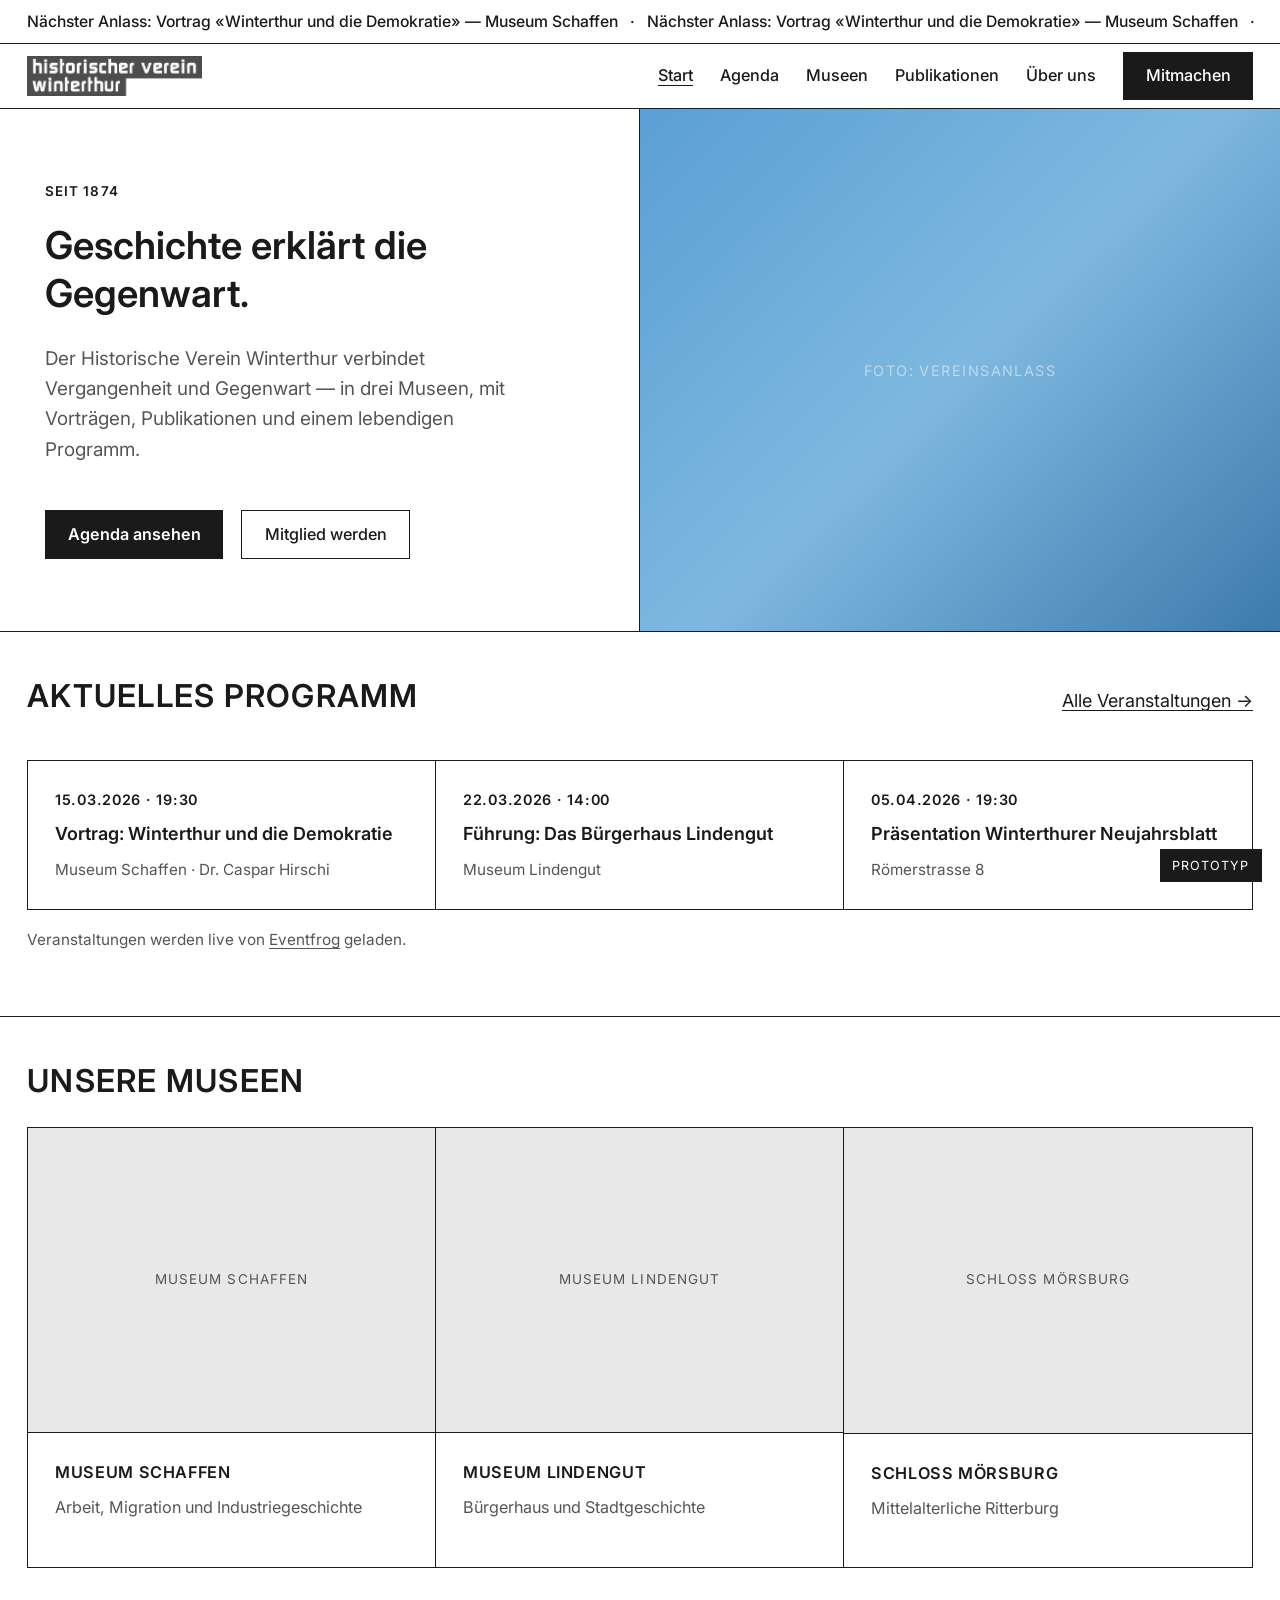
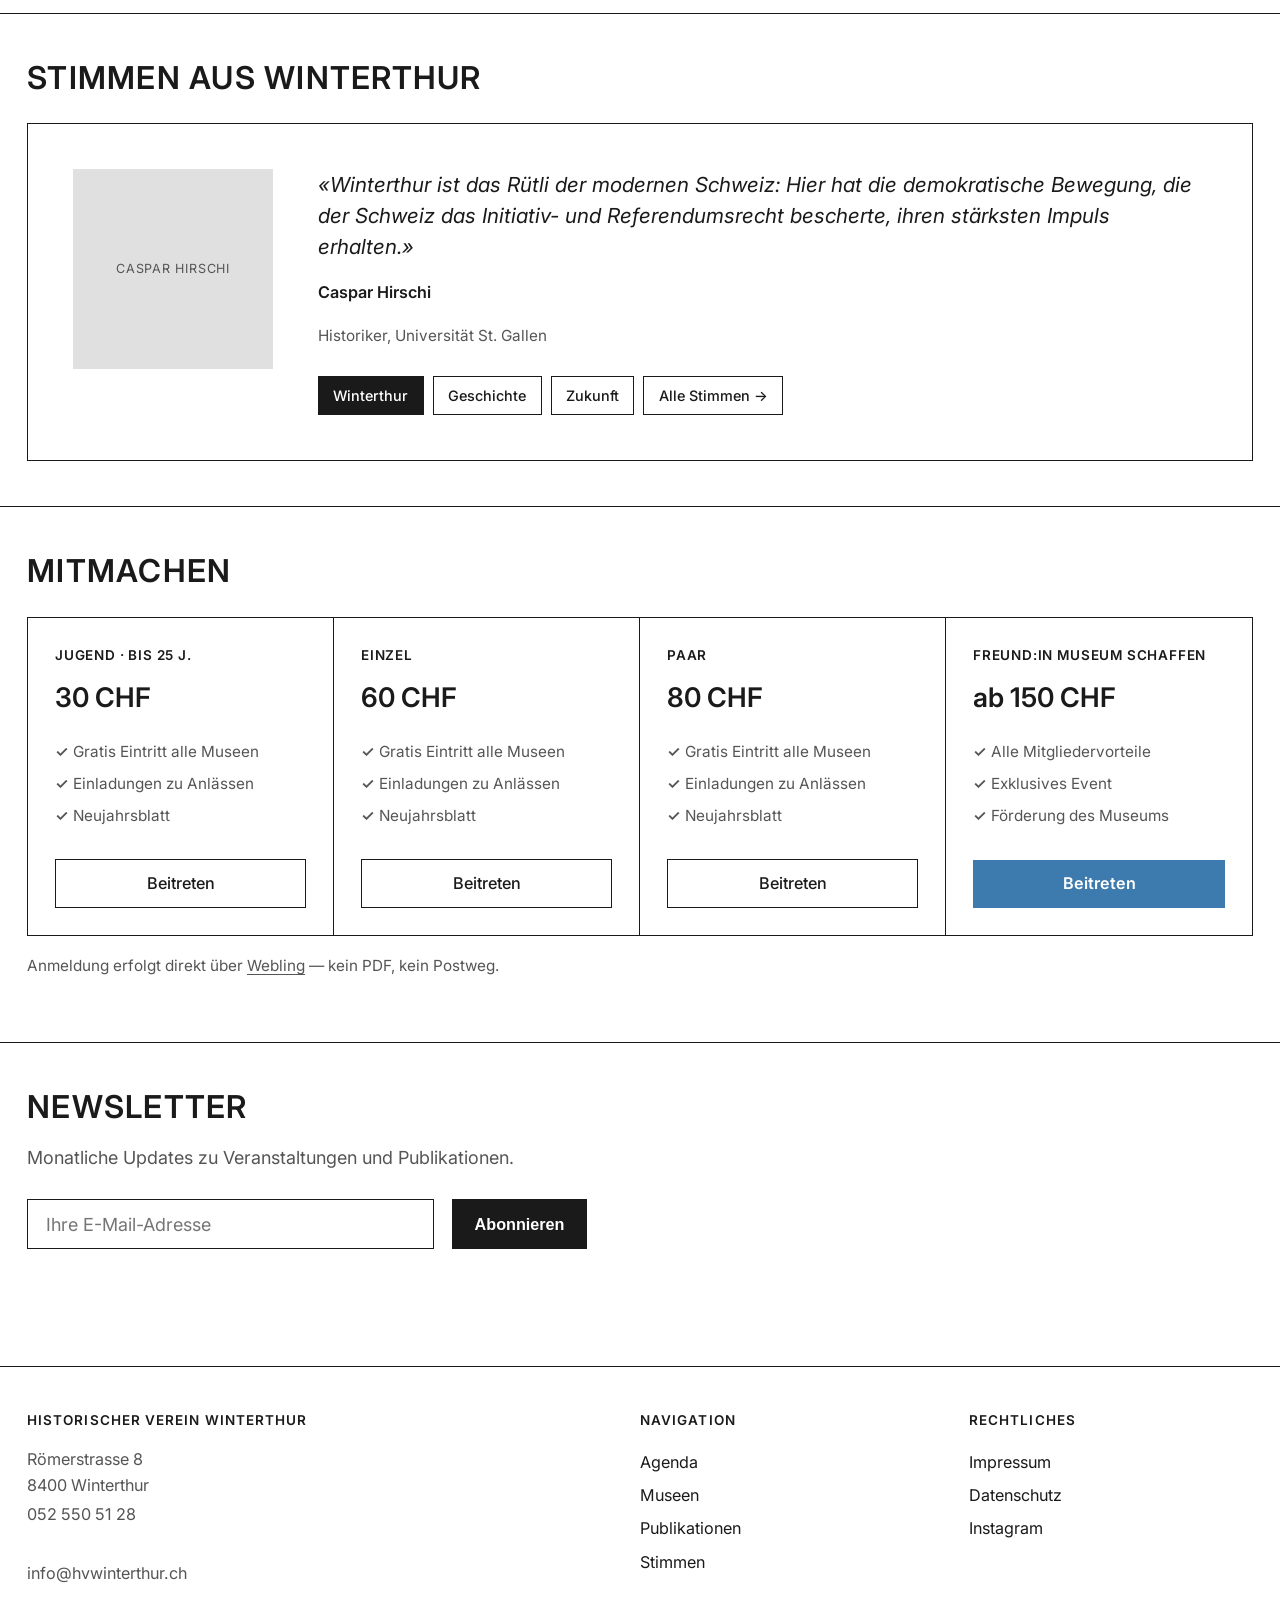
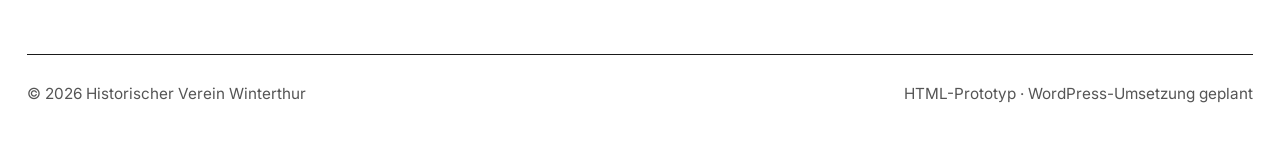
==== index.html @ c45f9c1c "Add files via upload" ====
<!DOCTYPE html>
<html lang="de">
<head>
  <meta charset="UTF-8">
  <meta name="viewport" content="width=device-width, initial-scale=1.0">
  <title>Historischer Verein Winterthur</title>
  <link rel="preconnect" href="https://fonts.googleapis.com">
  <link rel="preconnect" href="https://fonts.gstatic.com" crossorigin>
  <link href="https://fonts.googleapis.com/css2?family=Inter:wght@400;500;600;700&display=swap" rel="stylesheet">
  <link rel="stylesheet" href="css/styles.css">
</head>
<body>

  <div class="ticker" aria-hidden="true">
    <div class="ticker__inner">
      Nächster Anlass: Vortrag «Winterthur und die Demokratie» — Museum Schaffen &nbsp;&nbsp;·&nbsp;&nbsp;
      Nächster Anlass: Vortrag «Winterthur und die Demokratie» — Museum Schaffen &nbsp;&nbsp;·&nbsp;&nbsp;
    </div>
  </div>

  <header class="site-header">
    <div class="container site-header__inner">
      <a href="index.html" class="logo">
        <img src="images/hvw_links%20mit%20Weiss.png" alt="Historischer Verein Winterthur" width="715" height="163">
      </a>

      <nav class="nav-desktop" aria-label="Hauptnavigation">
        <a href="index.html" class="is-active">Start</a>
        <a href="agenda.html">Agenda</a>
        <a href="museen.html">Museen</a>
        <a href="publikationen.html">Publikationen</a>
        <a href="ueber-uns.html">Über uns</a>
        <a href="mitmachen.html" class="btn-cta">Mitmachen</a>
      </nav>

      <button class="nav-toggle" aria-expanded="false" aria-controls="nav-mobile">Menü</button>
    </div>

    <nav id="nav-mobile" class="nav-mobile" aria-label="Mobile Navigation">
      <a href="index.html">Start</a>
      <a href="agenda.html">Agenda</a>
      <a href="museen.html">Museen</a>
      <a href="publikationen.html">Publikationen</a>
      <a href="ueber-uns.html">Über uns</a>
      <a href="zitate.html">Stimmen aus Winterthur</a>
      <a href="mitmachen.html" class="btn-cta">Mitmachen</a>
    </nav>
  </header>

  <main>
    <section class="hero">
      <div class="hero__text">
        <p class="section-label">Seit 1874</p>
        <h1 class="hero__statement">Geschichte erklärt die Gegenwart.</h1>
        <p class="hero__lead">
          Der Historische Verein Winterthur verbindet Vergangenheit und Gegenwart — in drei Museen,
          mit Vorträgen, Publikationen und einem lebendigen Programm.
        </p>
        <div class="hero__actions">
          <a href="agenda.html" class="btn-cta">Agenda ansehen</a>
          <a href="mitmachen.html" class="btn-secondary">Mitglied werden</a>
        </div>
      </div>
      <div class="hero__visual">
        <div class="hero__visual-placeholder" aria-hidden="true">Foto: Vereinsanlass</div>
        <div class="hero__visual-inner">
          <p>«Erst wenn wir verstehen, warum unsere Welt so ist, wie sie ist, können wir sie weiterentwickeln.»</p>
          <small>Monika Imhof, Präsidentin</small>
        </div>
      </div>
    </section>

    <section class="section">
      <div class="container">
        <div style="display:flex; justify-content:space-between; align-items:baseline; flex-wrap:wrap; gap:1rem; margin-bottom:1.5rem;">
          <h2>Aktuelles Programm</h2>
          <a href="agenda.html">Alle Veranstaltungen →</a>
        </div>

        <div class="events-preview">
          <a href="agenda.html" class="event-card">
            <div class="event-card__date">15.03.2026 · 19:30</div>
            <div class="event-card__title">Vortrag: Winterthur und die Demokratie</div>
            <div class="event-card__meta">Museum Schaffen · Dr. Caspar Hirschi</div>
          </a>
          <a href="agenda.html" class="event-card">
            <div class="event-card__date">22.03.2026 · 14:00</div>
            <div class="event-card__title">Führung: Das Bürgerhaus Lindengut</div>
            <div class="event-card__meta">Museum Lindengut</div>
          </a>
          <a href="agenda.html" class="event-card">
            <div class="event-card__date">05.04.2026 · 19:30</div>
            <div class="event-card__title">Präsentation Winterthurer Neujahrsblatt</div>
            <div class="event-card__meta">Römerstrasse 8</div>
          </a>
        </div>
        <p style="margin-top:1rem; font-size:0.85rem; color:#555;">
          Veranstaltungen werden live von <a href="agenda.html">Eventfrog</a> geladen.
        </p>
      </div>
    </section>

    <section class="section grid-line">
      <div class="container">
        <h2 style="margin-bottom:1.5rem;">Unsere Museen</h2>
        <div class="museums-grid">
          <a href="https://www.museumschaffen.ch" class="museum-card" target="_blank" rel="noopener">
            <div class="museum-card__img">Museum Schaffen</div>
            <div class="museum-card__body">
              <div class="museum-card__title">Museum Schaffen</div>
              <p class="museum-card__desc">Arbeit, Migration und Industriegeschichte</p>
            </div>
          </a>
          <a href="museen.html#lindengut" class="museum-card">
            <div class="museum-card__img">Museum Lindengut</div>
            <div class="museum-card__body">
              <div class="museum-card__title">Museum Lindengut</div>
              <p class="museum-card__desc">Bürgerhaus und Stadtgeschichte</p>
            </div>
          </a>
          <a href="museen.html#moersburg" class="museum-card">
            <div class="museum-card__img">Schloss Mörsburg</div>
            <div class="museum-card__body">
              <div class="museum-card__title">Schloss Mörsburg</div>
              <p class="museum-card__desc">Mittelalterliche Ritterburg</p>
            </div>
          </a>
        </div>
      </div>
    </section>

    <section class="section grid-line">
      <div class="container">
        <h2 style="margin-bottom:1.5rem;">Stimmen aus Winterthur</h2>

        <div class="quote-feature">
          <div class="quote-feature__avatar" aria-hidden="true">Caspar Hirschi</div>
          <div>
            <p class="quote-feature__text" data-quote-panel="hirschi-1">
              «Winterthur ist das Rütli der modernen Schweiz: Hier hat die demokratische Bewegung,
              die der Schweiz das Initiativ- und Referendumsrecht bescherte, ihren stärksten Impuls erhalten.»
            </p>
            <p class="quote-feature__text" data-quote-panel="hirschi-2" hidden>
              «Geschichte ist das Meer, auf dem der Schaum der Gegenwart reitet. Wenn wir nicht in sie eintauchen,
              sind wir blosses Treibgut an der Oberfläche des Weltgeschehens.»
            </p>
            <p class="quote-feature__text" data-quote-panel="hirschi-3" hidden>
              «Ich wünsche dem Verein, dass er die nie abgeschlossene Geschichte der Demokratisierung
              mit jenem Blick zurück begleitet, den es für jede tragfähige Zukunftsgestaltung braucht.»
            </p>
            <p class="quote-feature__author">Caspar Hirschi</p>
            <p class="quote-feature__role">Historiker, Universität St. Gallen</p>
            <div class="quote-chips">
              <a href="#" class="quote-chip is-active" data-quote-target="hirschi-1">Winterthur</a>
              <a href="#" class="quote-chip" data-quote-target="hirschi-2">Geschichte</a>
              <a href="#" class="quote-chip" data-quote-target="hirschi-3">Zukunft</a>
              <a href="zitate.html" class="quote-chip">Alle Stimmen →</a>
            </div>
          </div>
        </div>
      </div>
    </section>

    <section class="section grid-line">
      <div class="container">
        <h2 style="margin-bottom:1.5rem;">Mitmachen</h2>
        <div class="membership-grid">
          <div class="membership-card">
            <div class="membership-card__type">Jugend · bis 25 J.</div>
            <div class="membership-card__price">30 CHF</div>
            <ul class="membership-card__benefits">
              <li>Gratis Eintritt alle Museen</li>
              <li>Einladungen zu Anlässen</li>
              <li>Neujahrsblatt</li>
            </ul>
            <a href="mitmachen.html#jugend" class="btn-secondary">Beitreten</a>
          </div>
          <div class="membership-card">
            <div class="membership-card__type">Einzel</div>
            <div class="membership-card__price">60 CHF</div>
            <ul class="membership-card__benefits">
              <li>Gratis Eintritt alle Museen</li>
              <li>Einladungen zu Anlässen</li>
              <li>Neujahrsblatt</li>
            </ul>
            <a href="mitmachen.html#einzel" class="btn-secondary">Beitreten</a>
          </div>
          <div class="membership-card">
            <div class="membership-card__type">Paar</div>
            <div class="membership-card__price">80 CHF</div>
            <ul class="membership-card__benefits">
              <li>Gratis Eintritt alle Museen</li>
              <li>Einladungen zu Anlässen</li>
              <li>Neujahrsblatt</li>
            </ul>
            <a href="mitmachen.html#paar" class="btn-secondary">Beitreten</a>
          </div>
          <div class="membership-card">
            <div class="membership-card__type">Freund:in Museum Schaffen</div>
            <div class="membership-card__price">ab 150 CHF</div>
            <ul class="membership-card__benefits">
              <li>Alle Mitgliedervorteile</li>
              <li>Exklusives Event</li>
              <li>Förderung des Museums</li>
            </ul>
            <a href="mitmachen.html#freund" class="btn-cta btn-cta--accent">Beitreten</a>
          </div>
        </div>
        <p style="margin-top:1rem; font-size:0.85rem; color:#555;">
          Anmeldung erfolgt direkt über <a href="mitmachen.html">Webling</a> — kein PDF, kein Postweg.
        </p>
      </div>
    </section>

    <section class="section grid-line">
      <div class="container">
        <h2 style="margin-bottom:1rem;">Newsletter</h2>
        <p style="color:#555; margin-bottom:1.5rem;">Monatliche Updates zu Veranstaltungen und Publikationen.</p>
        <form class="newsletter-form" action="#" method="post">
          <input type="email" name="email" placeholder="Ihre E-Mail-Adresse" required aria-label="E-Mail">
          <button type="submit" class="btn-cta">Abonnieren</button>
        </form>
      </div>
    </section>
  </main>

  <footer class="site-footer">
    <div class="container">
      <div class="site-footer__grid">
        <div>
          <h4>Historischer Verein Winterthur</h4>
          <p style="font-size:0.9rem; color:#555;">
            Römerstrasse 8<br>
            8400 Winterthur<br>
            <a href="tel:+41525505128">052 550 51 28</a><br>
            <a href="mailto:info@hvwinterthur.ch">info@hvwinterthur.ch</a>
          </p>
        </div>
        <div>
          <h4>Navigation</h4>
          <a href="agenda.html">Agenda</a>
          <a href="museen.html">Museen</a>
          <a href="publikationen.html">Publikationen</a>
          <a href="zitate.html">Stimmen</a>
        </div>
        <div>
          <h4>Rechtliches</h4>
          <a href="#">Impressum</a>
          <a href="#">Datenschutz</a>
          <a href="https://www.instagram.com" target="_blank" rel="noopener">Instagram</a>
        </div>
      </div>
      <div class="site-footer__bottom">
        <span>© 2026 Historischer Verein Winterthur</span>
        <span>HTML-Prototyp · WordPress-Umsetzung geplant</span>
      </div>
    </div>
  </footer>

  <div class="mobile-sticky" aria-label="Schnellzugriff">
    <a href="mitmachen.html">Mitmachen</a>
    <a href="agenda.html">Agenda</a>
  </div>

  <div class="prototype-badge">Prototyp</div>
  <script src="js/main.js"></script>
</body>
</html>
---- css/styles.css ----
/* HVW Prototype — museumschaffen.ch visual language, modern UX */

:root {
  --color-bg: #ffffff;
  --color-text: #1a1a1a;
  --color-muted: #555555;
  --color-line: #1a1a1a;
  --color-accent: #5b9fd4;
  --color-accent-dark: #3d7aad;
  --color-cta: #1a1a1a;
  --font-base: "Inter", system-ui, -apple-system, "Segoe UI", sans-serif;
  --font-size-base: 18px;
  --line-height: 1.6;
  --max-width: 1280px;
  --nav-height: 64px;
  --space-xs: 0.5rem;
  --space-sm: 1rem;
  --space-md: 1.5rem;
  --space-lg: 2.5rem;
  --space-xl: 4rem;
}

*, *::before, *::after { box-sizing: border-box; }

html {
  font-size: var(--font-size-base);
  scroll-behavior: smooth;
}

body {
  margin: 0;
  font-family: var(--font-base);
  font-size: 1rem;
  line-height: var(--line-height);
  color: var(--color-text);
  background: var(--color-bg);
  -webkit-font-smoothing: antialiased;
}

img { max-width: 100%; height: auto; display: block; }

a {
  color: inherit;
  text-decoration-thickness: 1px;
  text-underline-offset: 3px;
}

a:hover { opacity: 0.75; }

h1, h2, h3, h4 {
  margin: 0 0 var(--space-sm);
  font-weight: 600;
  line-height: 1.2;
}

h1 { font-size: clamp(1.75rem, 4vw, 2.75rem); }
h2 { font-size: clamp(1.25rem, 2.5vw, 1.75rem); text-transform: uppercase; letter-spacing: 0.04em; }
h3 { font-size: 1.125rem; }

p { margin: 0 0 var(--space-sm); }

ul { margin: 0; padding: 0; list-style: none; }

/* ── Layout helpers ── */

.container {
  width: 100%;
  max-width: var(--max-width);
  margin: 0 auto;
  padding: 0 var(--space-md);
}

.grid-line { border-top: 1px solid var(--color-line); }

.section-label {
  display: block;
  font-size: 0.75rem;
  font-weight: 600;
  text-transform: uppercase;
  letter-spacing: 0.08em;
  margin-bottom: var(--space-sm);
}

.section { padding: var(--space-lg) 0; }

/* ── Ticker ── */

.ticker {
  border-bottom: 1px solid var(--color-line);
  background: var(--color-bg);
  overflow: hidden;
  white-space: nowrap;
}

.ticker__inner {
  display: inline-block;
  padding: var(--space-xs) var(--space-md);
  font-size: 0.875rem;
  font-weight: 500;
  animation: ticker 30s linear infinite;
}

@keyframes ticker {
  0% { transform: translateX(0); }
  100% { transform: translateX(-50%); }
}

/* ── Header / Nav ── */

.site-header {
  position: sticky;
  top: 0;
  z-index: 100;
  background: var(--color-bg);
  border-bottom: 1px solid var(--color-line);
}

.site-header__inner {
  display: flex;
  align-items: center;
  justify-content: space-between;
  min-height: var(--nav-height);
  gap: var(--space-md);
}

.logo {
  display: flex;
  align-items: center;
  text-decoration: none;
  flex-shrink: 0;
  line-height: 0;
}

.logo:hover { opacity: 1; }

.logo img {
  display: block;
  height: 40px;
  width: auto;
}

.nav-desktop {
  display: flex;
  align-items: center;
  gap: var(--space-md);
}

.nav-desktop a {
  text-decoration: none;
  font-size: 0.9rem;
  font-weight: 500;
  white-space: nowrap;
}

.nav-desktop a.is-active {
  text-decoration: underline;
  text-underline-offset: 4px;
}

.btn-cta {
  display: inline-flex;
  align-items: center;
  justify-content: center;
  padding: 0.6rem 1.25rem;
  background: var(--color-cta);
  color: #fff !important;
  text-decoration: none !important;
  font-weight: 600;
  font-size: 0.9rem;
  border: none;
  cursor: pointer;
  min-height: 48px;
  transition: background 0.15s;
}

.btn-cta:hover { background: #333; opacity: 1; }

.btn-cta--accent {
  background: var(--color-accent-dark);
}

.btn-cta--accent:hover { background: var(--color-accent); }

.btn-secondary {
  display: inline-flex;
  align-items: center;
  justify-content: center;
  padding: 0.6rem 1.25rem;
  border: 1px solid var(--color-line);
  background: transparent;
  color: var(--color-text);
  text-decoration: none !important;
  font-weight: 500;
  font-size: 0.9rem;
  min-height: 48px;
}

.btn-secondary:hover { background: #f5f5f5; opacity: 1; }

.nav-toggle {
  display: none;
  background: none;
  border: 1px solid var(--color-line);
  padding: 0.5rem 0.75rem;
  font-size: 0.875rem;
  cursor: pointer;
  min-height: 44px;
  min-width: 44px;
}

.nav-mobile {
  display: none;
  border-top: 1px solid var(--color-line);
  padding: var(--space-sm) var(--space-md) var(--space-md);
}

.nav-mobile.is-open { display: block; }

.nav-mobile a {
  display: block;
  padding: 0.75rem 0;
  text-decoration: none;
  font-weight: 500;
  border-bottom: 1px solid #eee;
}

.nav-mobile .btn-cta {
  width: 100%;
  margin-top: var(--space-sm);
}

@media (max-width: 900px) {
  .nav-desktop { display: none; }
  .nav-toggle { display: block; }
}

/* ── Hero ── */

.hero {
  display: grid;
  grid-template-columns: 1fr 1fr;
  border-bottom: 1px solid var(--color-line);
}

.hero__text {
  padding: var(--space-xl) var(--space-lg);
  display: flex;
  flex-direction: column;
  justify-content: center;
  border-right: 1px solid var(--color-line);
}

.hero__statement {
  font-size: clamp(1.5rem, 3vw, 2.25rem);
  font-weight: 600;
  line-height: 1.25;
  margin-bottom: var(--space-md);
  text-transform: none;
}

.hero__lead {
  color: var(--color-muted);
  font-size: 1.05rem;
  margin-bottom: var(--space-lg);
  max-width: 42ch;
}

.hero__actions {
  display: flex;
  flex-wrap: wrap;
  gap: var(--space-sm);
}

.hero__visual {
  position: relative;
  min-height: 360px;
  background: var(--color-accent);
  display: flex;
  align-items: flex-end;
  overflow: hidden;
}

.hero__visual-inner {
  width: 100%;
  padding: var(--space-lg);
  background: linear-gradient(transparent 20%, rgba(0,0,0,0.55));
  color: #fff;
}

.hero__visual-placeholder {
  position: absolute;
  inset: 0;
  background:
    linear-gradient(135deg, var(--color-accent) 0%, #7eb8e0 50%, #3d7aad 100%);
  display: flex;
  align-items: center;
  justify-content: center;
  font-size: 0.8rem;
  text-transform: uppercase;
  letter-spacing: 0.1em;
  color: rgba(255,255,255,0.5);
}

@media (max-width: 768px) {
  .hero { grid-template-columns: 1fr; }
  .hero__text {
    border-right: none;
    border-bottom: 1px solid var(--color-line);
    padding: var(--space-lg) var(--space-md);
  }
  .hero__visual { min-height: 240px; }
}

/* ── Event preview cards ── */

.events-preview {
  display: grid;
  grid-template-columns: repeat(3, 1fr);
  gap: 0;
  border: 1px solid var(--color-line);
}

.event-card {
  padding: var(--space-md);
  border-right: 1px solid var(--color-line);
  text-decoration: none;
  color: inherit;
  transition: background 0.15s;
}

.event-card:last-child { border-right: none; }
.event-card:hover { background: #f8f8f8; opacity: 1; }

.event-card__date {
  font-size: 0.8rem;
  font-weight: 600;
  text-transform: uppercase;
  letter-spacing: 0.05em;
  margin-bottom: var(--space-xs);
}

.event-card__title {
  font-weight: 600;
  margin-bottom: var(--space-xs);
}

.event-card__meta {
  font-size: 0.85rem;
  color: var(--color-muted);
}

.events-preview__more {
  display: flex;
  align-items: center;
  justify-content: center;
  padding: var(--space-md);
  border-top: 1px solid var(--color-line);
  text-align: center;
}

@media (max-width: 768px) {
  .events-preview { grid-template-columns: 1fr; }
  .event-card { border-right: none; border-bottom: 1px solid var(--color-line); }
  .event-card:last-child { border-bottom: none; }
}

/* ── Museums grid ── */

.museums-grid {
  display: grid;
  grid-template-columns: repeat(3, 1fr);
  border: 1px solid var(--color-line);
}

.museum-card {
  border-right: 1px solid var(--color-line);
  text-decoration: none;
  color: inherit;
}

.museum-card:last-child { border-right: none; }
.museum-card:hover { opacity: 0.85; }

.museum-card__img {
  aspect-ratio: 4/3;
  background: #e8e8e8;
  display: flex;
  align-items: center;
  justify-content: center;
  font-size: 0.75rem;
  text-transform: uppercase;
  letter-spacing: 0.08em;
  color: var(--color-muted);
  border-bottom: 1px solid var(--color-line);
}

.museum-card__body { padding: var(--space-md); }

.museum-card__title {
  font-weight: 600;
  text-transform: uppercase;
  font-size: 0.9rem;
  letter-spacing: 0.04em;
  margin-bottom: var(--space-xs);
}

.museum-card__desc {
  font-size: 0.9rem;
  color: var(--color-muted);
}

@media (max-width: 768px) {
  .museums-grid { grid-template-columns: 1fr; }
  .museum-card { border-right: none; border-bottom: 1px solid var(--color-line); }
  .museum-card:last-child { border-bottom: none; }
}

/* ── Quote section ── */

.quote-feature {
  display: grid;
  grid-template-columns: 200px 1fr;
  gap: var(--space-lg);
  align-items: start;
  border: 1px solid var(--color-line);
  padding: var(--space-lg);
}

.quote-feature__avatar {
  width: 200px;
  height: 200px;
  background: #e0e0e0;
  display: flex;
  align-items: center;
  justify-content: center;
  font-size: 0.7rem;
  text-transform: uppercase;
  color: var(--color-muted);
  letter-spacing: 0.06em;
}

.quote-feature__text {
  font-size: 1.15rem;
  font-style: italic;
  line-height: 1.5;
  margin-bottom: var(--space-sm);
}

.quote-feature__author {
  font-size: 0.9rem;
  font-style: normal;
  font-weight: 600;
}

.quote-feature__role {
  font-size: 0.85rem;
  color: var(--color-muted);
}

.quote-chips {
  display: flex;
  flex-wrap: wrap;
  gap: var(--space-xs);
  margin-top: var(--space-md);
}

.quote-chip {
  padding: 0.4rem 0.8rem;
  border: 1px solid var(--color-line);
  font-size: 0.8rem;
  text-decoration: none;
  font-weight: 500;
}

.quote-chip:hover,
.quote-chip.is-active {
  background: var(--color-text);
  color: #fff;
  opacity: 1;
}

@media (max-width: 600px) {
  .quote-feature { grid-template-columns: 1fr; }
  .quote-feature__avatar { width: 100%; height: 160px; }
}

/* ── Membership cards ── */

.membership-grid {
  display: grid;
  grid-template-columns: repeat(4, 1fr);
  border: 1px solid var(--color-line);
}

.membership-card {
  padding: var(--space-md);
  border-right: 1px solid var(--color-line);
  display: flex;
  flex-direction: column;
}

.membership-card:last-child { border-right: none; }

.membership-card__type {
  font-size: 0.75rem;
  font-weight: 600;
  text-transform: uppercase;
  letter-spacing: 0.06em;
  margin-bottom: var(--space-xs);
}

.membership-card__price {
  font-size: 1.5rem;
  font-weight: 600;
  margin-bottom: var(--space-sm);
}

.membership-card__benefits {
  font-size: 0.85rem;
  color: var(--color-muted);
  flex: 1;
  margin-bottom: var(--space-md);
}

.membership-card__benefits li {
  padding: 0.2rem 0;
  padding-left: 1rem;
  position: relative;
}

.membership-card__benefits li::before {
  content: "✓";
  position: absolute;
  left: 0;
  font-weight: 600;
}

@media (max-width: 900px) {
  .membership-grid { grid-template-columns: repeat(2, 1fr); }
  .membership-card:nth-child(2) { border-right: none; }
  .membership-card { border-bottom: 1px solid var(--color-line); }
}

@media (max-width: 500px) {
  .membership-grid { grid-template-columns: 1fr; }
  .membership-card { border-right: none; }
}

/* ── Newsletter ── */

.newsletter-form {
  display: flex;
  flex-wrap: wrap;
  gap: var(--space-sm);
  max-width: 560px;
}

.newsletter-form input {
  flex: 1;
  min-width: 200px;
  padding: 0.75rem 1rem;
  font-size: 1rem;
  border: 1px solid var(--color-line);
  font-family: inherit;
}

/* ── Page header ── */

.page-header {
  padding: var(--space-lg) 0 var(--space-md);
  border-bottom: 1px solid var(--color-line);
}

.page-header h1 {
  text-transform: uppercase;
  letter-spacing: 0.04em;
  font-size: clamp(1.5rem, 3vw, 2rem);
}

.page-header__lead {
  color: var(--color-muted);
  max-width: 60ch;
  margin-top: var(--space-sm);
}

/* ── Eventfrog embed ── */

.eventfrog-wrapper {
  border: 1px solid var(--color-line);
  min-height: 700px;
  position: relative;
}

.eventfrog-wrapper iframe {
  display: block;
  width: 100%;
  min-height: 700px;
  border: none;
}

.eventfrog-note {
  padding: var(--space-sm) var(--space-md);
  background: #f5f5f5;
  border: 1px solid var(--color-line);
  border-bottom: none;
  font-size: 0.85rem;
  color: var(--color-muted);
}

/* ── Quote cards (zitate page) ── */

.quotes-list {
  display: flex;
  flex-direction: column;
  gap: 0;
  border: 1px solid var(--color-line);
}

.quote-item {
  padding: var(--space-lg);
  border-bottom: 1px solid var(--color-line);
}

.quote-item:last-child { border-bottom: none; }

.quote-item__question {
  font-size: 0.8rem;
  font-weight: 600;
  text-transform: uppercase;
  letter-spacing: 0.05em;
  color: var(--color-muted);
  margin-bottom: var(--space-sm);
}

.quote-item__answer {
  font-size: 1.1rem;
  line-height: 1.55;
  margin-bottom: var(--space-sm);
}

.quote-item__person {
  font-weight: 600;
  font-size: 0.9rem;
}

.quote-item__role {
  font-size: 0.85rem;
  color: var(--color-muted);
}

/* ── Webling info box ── */

.info-box {
  border: 1px solid var(--color-line);
  padding: var(--space-lg);
  background: #fafafa;
  margin-bottom: var(--space-lg);
}

.info-box h3 {
  text-transform: uppercase;
  font-size: 0.85rem;
  letter-spacing: 0.06em;
}

.info-box p:last-child { margin-bottom: 0; }

/* ── Stats row ── */

.stats-row {
  display: grid;
  grid-template-columns: repeat(4, 1fr);
  border: 1px solid var(--color-line);
}

.stat-item {
  padding: var(--space-md);
  border-right: 1px solid var(--color-line);
  text-align: center;
}

.stat-item:last-child { border-right: none; }

.stat-item__number {
  font-size: 2rem;
  font-weight: 600;
  line-height: 1;
  margin-bottom: var(--space-xs);
}

.stat-item__label {
  font-size: 0.8rem;
  text-transform: uppercase;
  letter-spacing: 0.05em;
  color: var(--color-muted);
}

@media (max-width: 600px) {
  .stats-row { grid-template-columns: repeat(2, 1fr); }
  .stat-item:nth-child(2) { border-right: none; }
  .stat-item { border-bottom: 1px solid var(--color-line); }
}

/* ── Footer ── */

.site-footer {
  border-top: 1px solid var(--color-line);
  padding: var(--space-lg) 0;
  margin-top: var(--space-xl);
}

.site-footer__grid {
  display: grid;
  grid-template-columns: 2fr 1fr 1fr;
  gap: var(--space-lg);
}

.site-footer h4 {
  font-size: 0.75rem;
  text-transform: uppercase;
  letter-spacing: 0.08em;
  margin-bottom: var(--space-sm);
}

.site-footer a {
  display: block;
  text-decoration: none;
  font-size: 0.9rem;
  padding: 0.2rem 0;
}

.site-footer__bottom {
  margin-top: var(--space-lg);
  padding-top: var(--space-md);
  border-top: 1px solid var(--color-line);
  font-size: 0.85rem;
  color: var(--color-muted);
  display: flex;
  flex-wrap: wrap;
  justify-content: space-between;
  gap: var(--space-sm);
}

@media (max-width: 768px) {
  .site-footer__grid { grid-template-columns: 1fr; }
}

/* ── Prototype badge ── */

.prototype-badge {
  position: fixed;
  bottom: var(--space-sm);
  right: var(--space-sm);
  background: var(--color-text);
  color: #fff;
  font-size: 0.7rem;
  padding: 0.35rem 0.7rem;
  text-transform: uppercase;
  letter-spacing: 0.08em;
  z-index: 200;
  pointer-events: none;
}

/* ── Two-column content ── */

.two-col {
  display: grid;
  grid-template-columns: 1fr 1fr;
  gap: var(--space-lg);
}

@media (max-width: 768px) {
  .two-col { grid-template-columns: 1fr; }
}

/* ── Publikationen list ── */

.pub-list { border: 1px solid var(--color-line); }

.pub-item {
  display: grid;
  grid-template-columns: 120px 1fr auto;
  gap: var(--space-md);
  padding: var(--space-md);
  border-bottom: 1px solid var(--color-line);
  align-items: center;
}

.pub-item:last-child { border-bottom: none; }

.pub-item__year {
  font-weight: 600;
  font-size: 0.9rem;
}

.pub-item__title { font-weight: 500; }

.pub-item__link {
  font-size: 0.85rem;
  white-space: nowrap;
}

@media (max-width: 600px) {
  .pub-item { grid-template-columns: 1fr; }
}

/* ── Mobile sticky bar ── */

.mobile-sticky {
  display: none;
  position: fixed;
  bottom: 0;
  left: 0;
  right: 0;
  background: var(--color-bg);
  border-top: 1px solid var(--color-line);
  z-index: 90;
  padding: var(--space-xs);
  gap: var(--space-xs);
}

.mobile-sticky a {
  flex: 1;
  text-align: center;
  padding: 0.75rem;
  text-decoration: none;
  font-weight: 600;
  font-size: 0.85rem;
  min-height: 48px;
  display: flex;
  align-items: center;
  justify-content: center;
}

.mobile-sticky a:first-child {
  background: var(--color-cta);
  color: #fff;
}

@media (max-width: 900px) {
  .mobile-sticky { display: flex; }
  body { padding-bottom: 60px; }
}
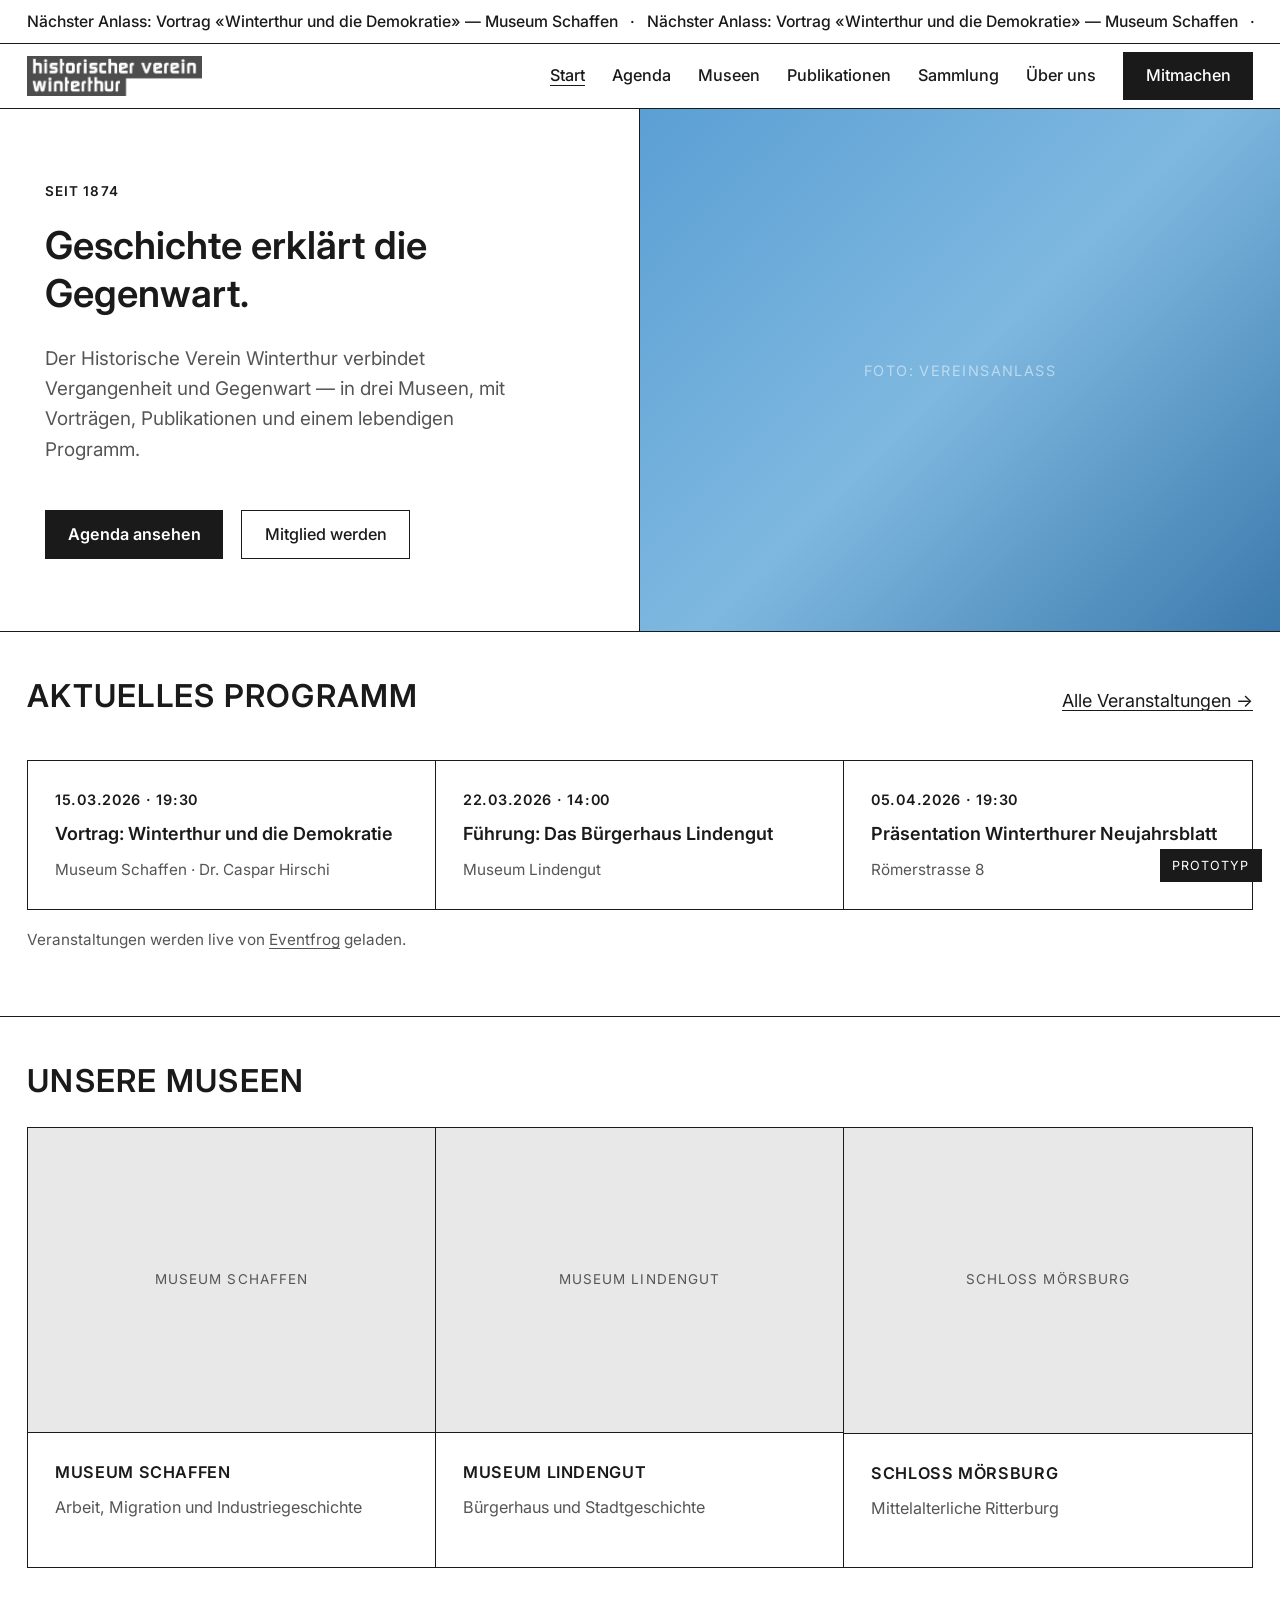
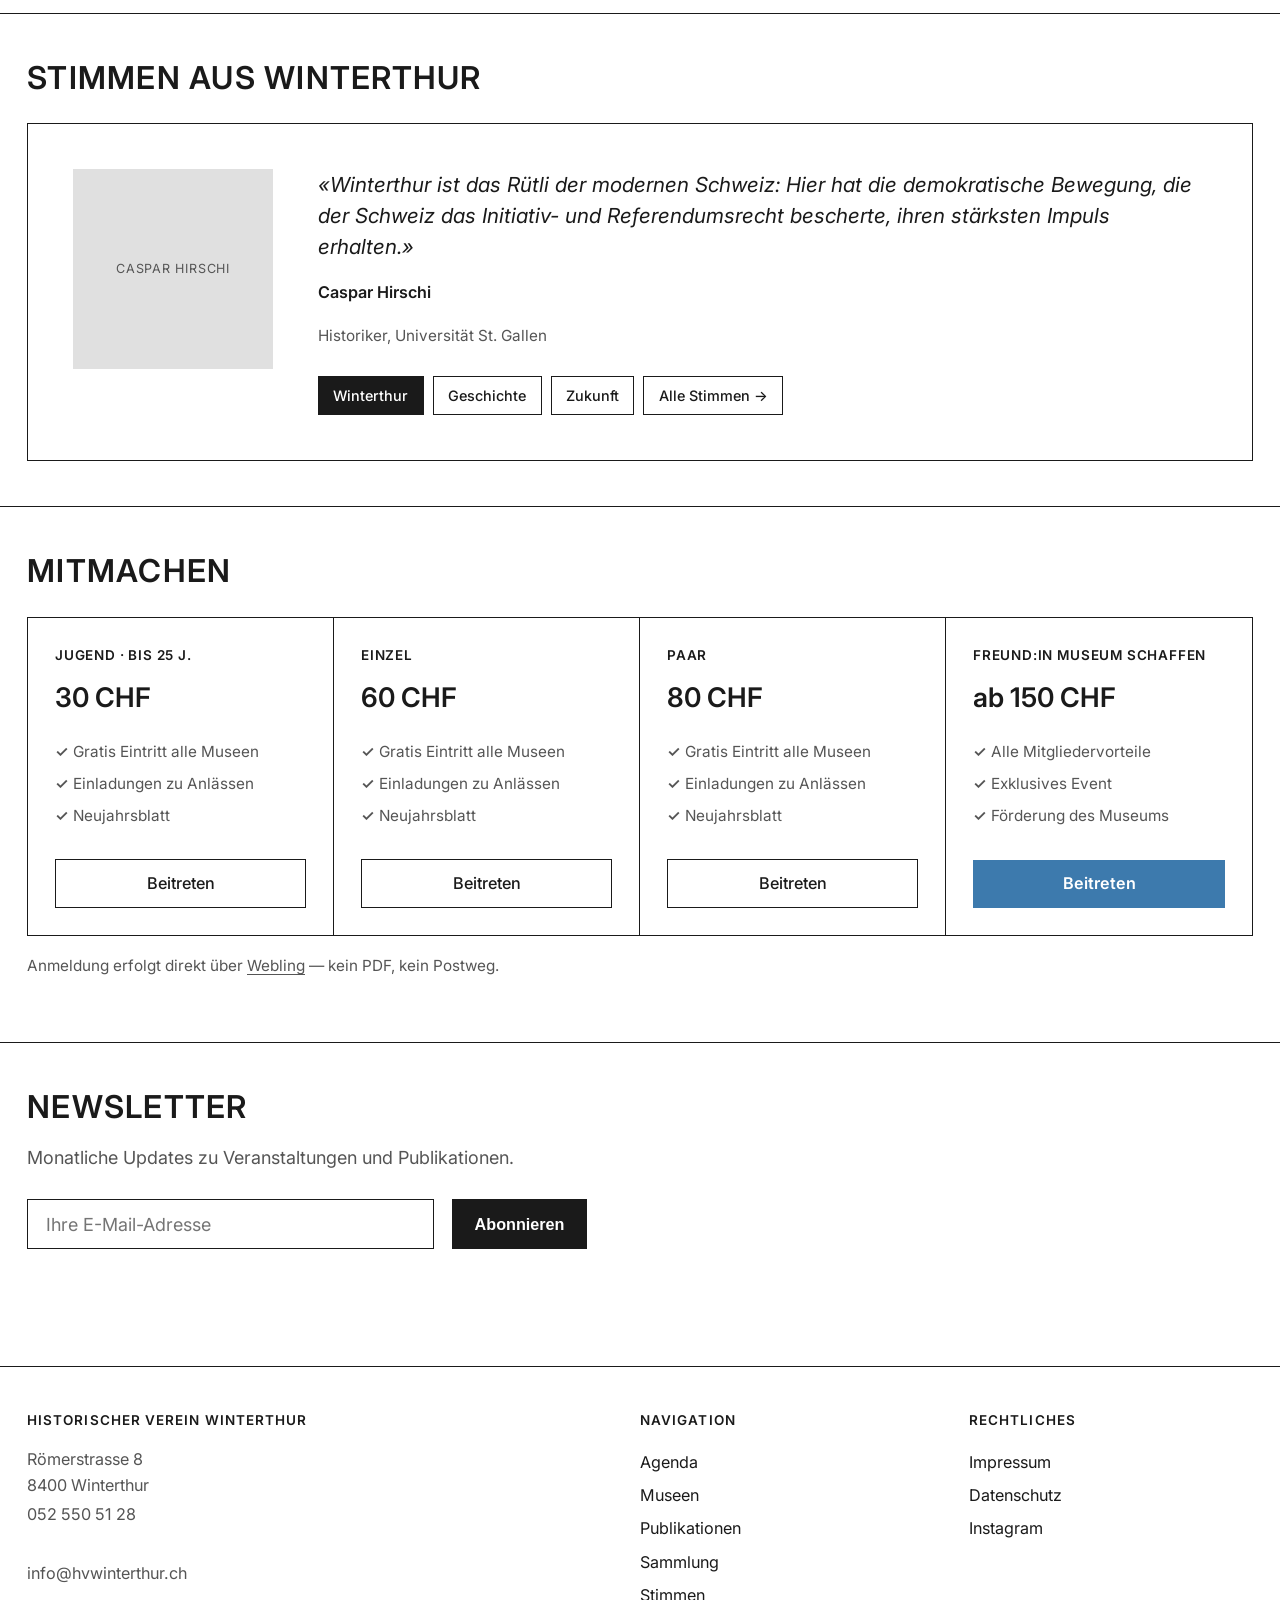
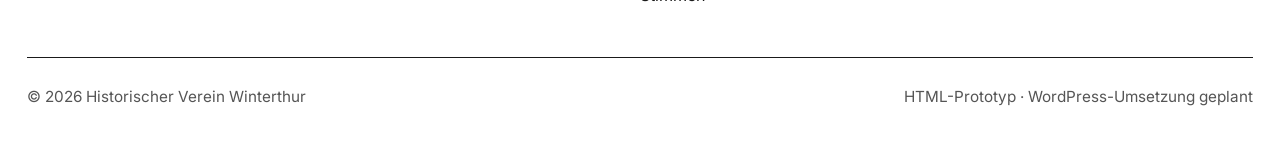
==== commit 46417695: "Add files via upload" ====
--- a/index.html
+++ b/index.html
@@ -29,6 +29,7 @@
         <a href="agenda.html">Agenda</a>
         <a href="museen.html">Museen</a>
         <a href="publikationen.html">Publikationen</a>
+        <a href="sammlung.html">Sammlung</a>
         <a href="ueber-uns.html">Über uns</a>
         <a href="mitmachen.html" class="btn-cta">Mitmachen</a>
       </nav>
@@ -41,6 +42,7 @@
       <a href="agenda.html">Agenda</a>
       <a href="museen.html">Museen</a>
       <a href="publikationen.html">Publikationen</a>
+      <a href="sammlung.html">Sammlung</a>
       <a href="ueber-uns.html">Über uns</a>
       <a href="zitate.html">Stimmen aus Winterthur</a>
       <a href="mitmachen.html" class="btn-cta">Mitmachen</a>
@@ -241,6 +243,7 @@
           <a href="agenda.html">Agenda</a>
           <a href="museen.html">Museen</a>
           <a href="publikationen.html">Publikationen</a>
+          <a href="sammlung.html">Sammlung</a>
           <a href="zitate.html">Stimmen</a>
         </div>
         <div>
--- a/css/styles.css
+++ b/css/styles.css
@@ -804,6 +804,81 @@
   .pub-item { grid-template-columns: 1fr; }
 }
 
+/* ── Sammlung portfolio ── */
+
+.collection-grid {
+  display: grid;
+  grid-template-columns: repeat(3, 1fr);
+  border: 1px solid var(--color-line);
+}
+
+.collection-card {
+  border-right: 1px solid var(--color-line);
+  border-bottom: 1px solid var(--color-line);
+}
+
+.collection-card:nth-child(3n) { border-right: none; }
+.collection-card:nth-last-child(-n+3) { border-bottom: none; }
+
+.collection-card__img {
+  aspect-ratio: 4/3;
+  background: #e8e8e8;
+  border-bottom: 1px solid var(--color-line);
+  overflow: hidden;
+}
+
+.collection-card__img img {
+  width: 100%;
+  height: 100%;
+  object-fit: cover;
+}
+
+.collection-card__img--placeholder {
+  display: flex;
+  align-items: center;
+  justify-content: center;
+  font-size: 0.75rem;
+  text-transform: uppercase;
+  letter-spacing: 0.08em;
+  color: var(--color-muted);
+}
+
+.collection-card__body { padding: var(--space-md); }
+
+.collection-card__title {
+  font-weight: 600;
+  font-size: 0.9rem;
+  text-transform: uppercase;
+  letter-spacing: 0.04em;
+  margin: 0 0 var(--space-xs);
+}
+
+.collection-card__desc {
+  font-size: 0.9rem;
+  color: var(--color-muted);
+  margin: 0;
+}
+
+@media (max-width: 900px) {
+  .collection-grid { grid-template-columns: repeat(2, 1fr); }
+  .collection-card { border-right: 1px solid var(--color-line); }
+  .collection-card:nth-child(3n) { border-right: 1px solid var(--color-line); }
+  .collection-card:nth-child(2n) { border-right: none; }
+  .collection-card:nth-last-child(-n+3) { border-bottom: 1px solid var(--color-line); }
+  .collection-card:nth-last-child(-n+2) { border-bottom: none; }
+}
+
+@media (max-width: 600px) {
+  .collection-grid { grid-template-columns: 1fr; }
+  .collection-card,
+  .collection-card:nth-child(2n),
+  .collection-card:nth-child(3n) {
+    border-right: none;
+    border-bottom: 1px solid var(--color-line);
+  }
+  .collection-card:last-child { border-bottom: none; }
+}
+
 /* ── Mobile sticky bar ── */
 
 .mobile-sticky {
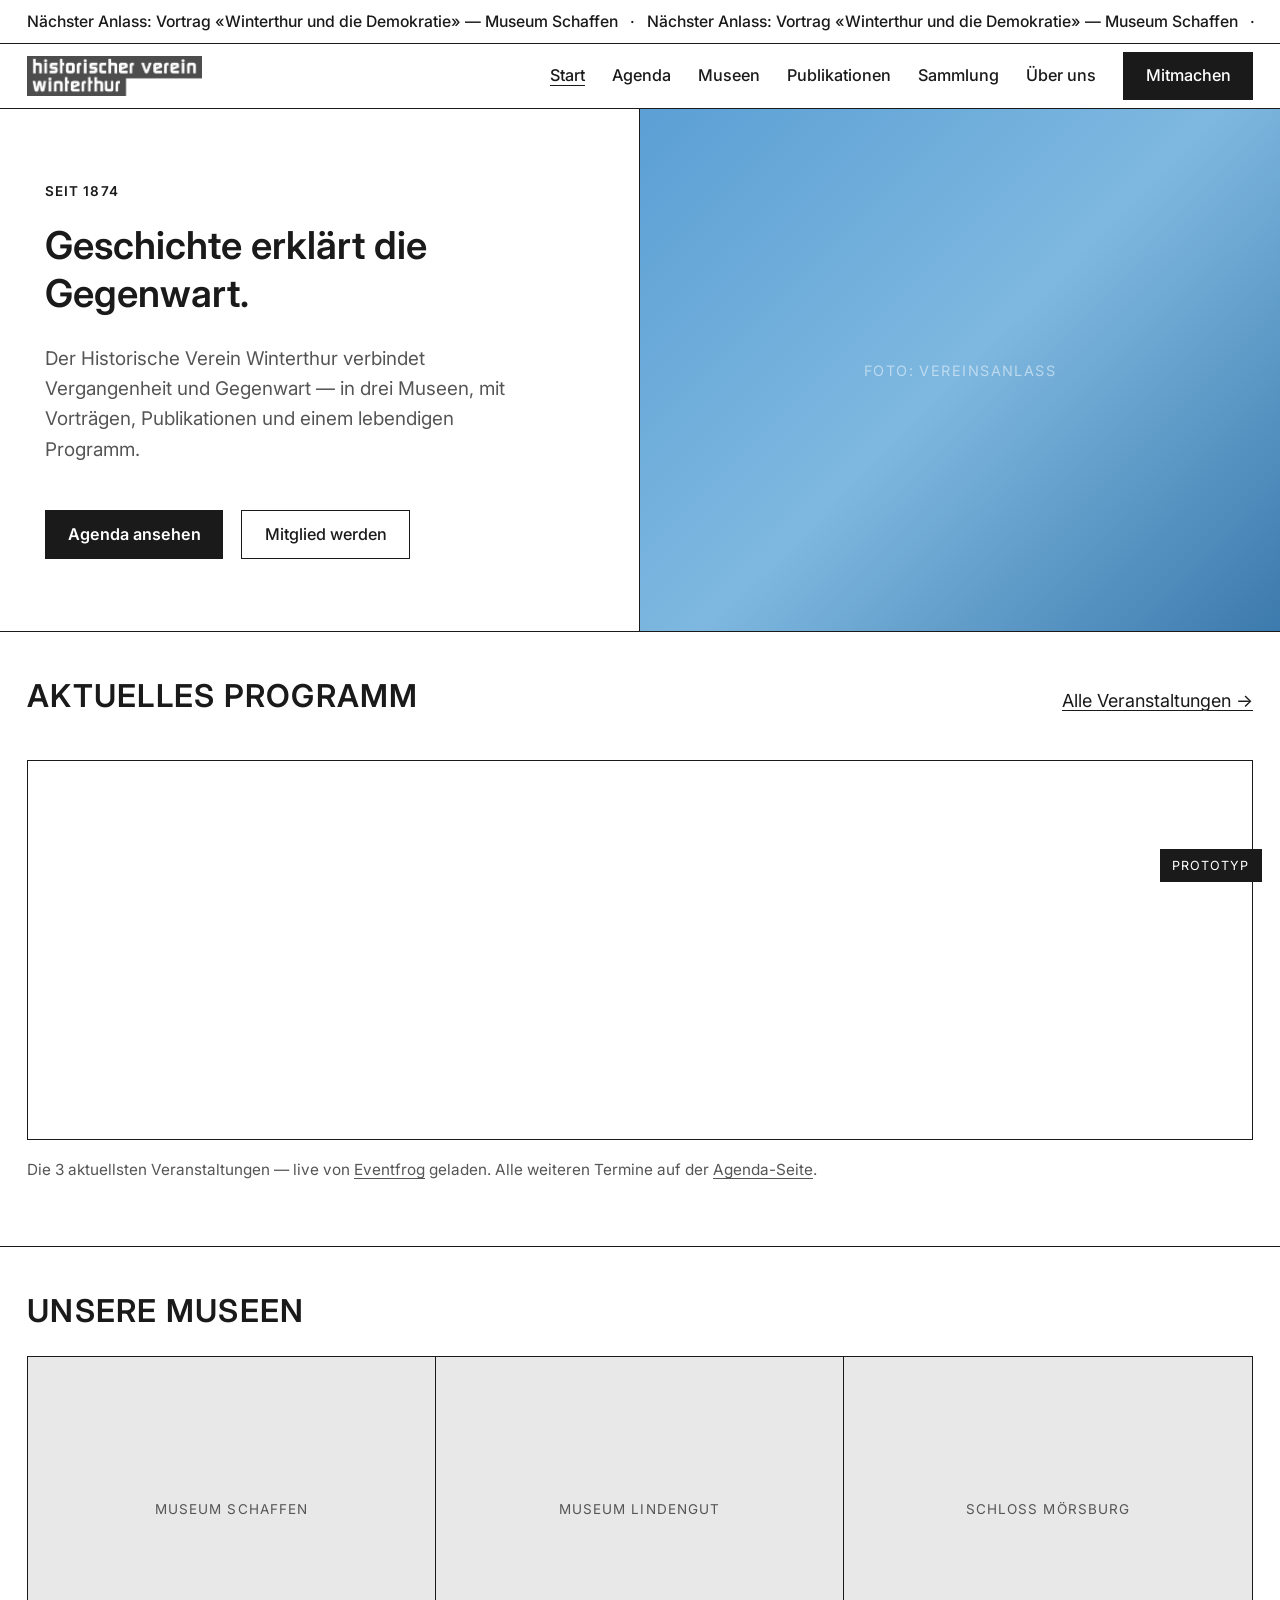
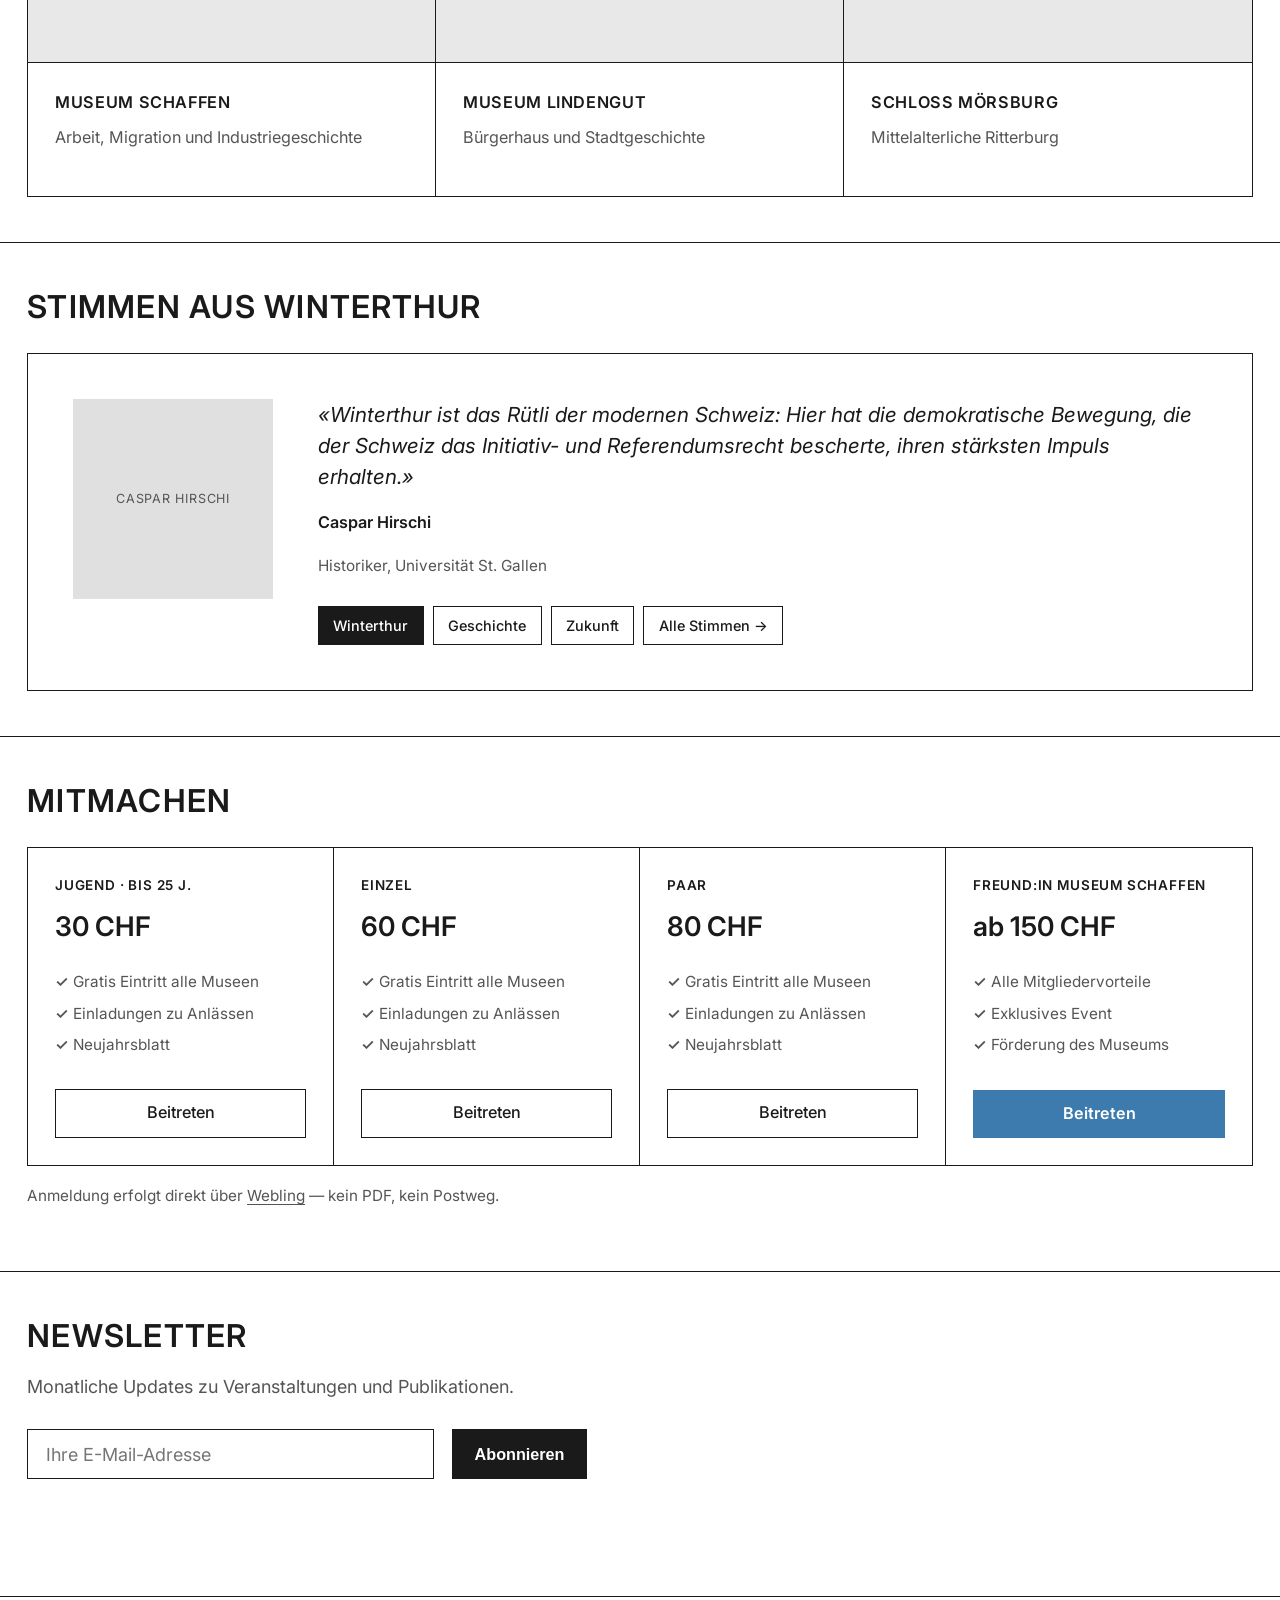
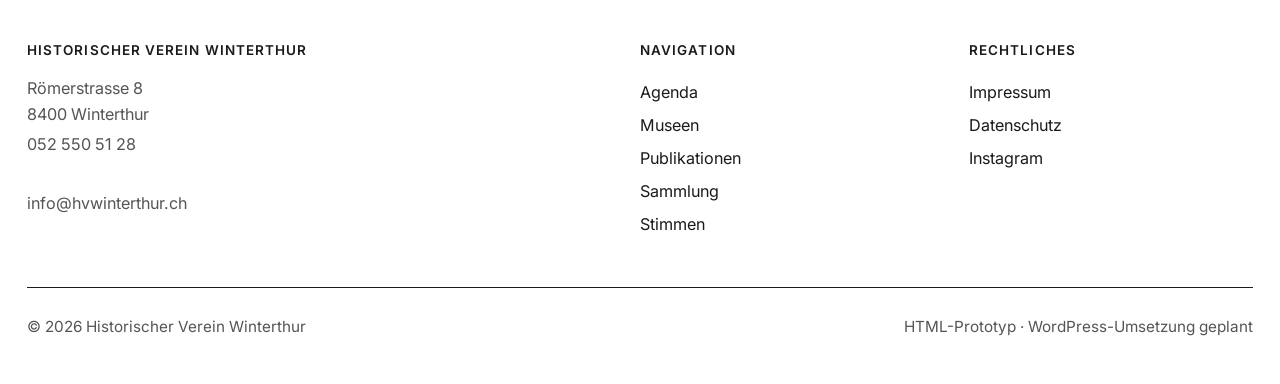
==== commit 81fa0b8f: "Zeige die 3 aktuellsten Eventfrog-Veranstaltungen auf der Startseite Co-authored-by: seidenraupe <se" ====
--- a/index.html
+++ b/index.html
@@ -79,25 +79,19 @@
           <a href="agenda.html">Alle Veranstaltungen →</a>
         </div>
 
-        <div class="events-preview">
-          <a href="agenda.html" class="event-card">
-            <div class="event-card__date">15.03.2026 · 19:30</div>
-            <div class="event-card__title">Vortrag: Winterthur und die Demokratie</div>
-            <div class="event-card__meta">Museum Schaffen · Dr. Caspar Hirschi</div>
-          </a>
-          <a href="agenda.html" class="event-card">
-            <div class="event-card__date">22.03.2026 · 14:00</div>
-            <div class="event-card__title">Führung: Das Bürgerhaus Lindengut</div>
-            <div class="event-card__meta">Museum Lindengut</div>
-          </a>
-          <a href="agenda.html" class="event-card">
-            <div class="event-card__date">05.04.2026 · 19:30</div>
-            <div class="event-card__title">Präsentation Winterthurer Neujahrsblatt</div>
-            <div class="event-card__meta">Römerstrasse 8</div>
-          </a>
+        <div class="eventfrog-home-preview">
+          <script src="https://embed.eventfrog.ch/js/relaunch/embed/embed.js"></script>
+          <iframe
+            width="100%"
+            height="100%"
+            style="border: none;"
+            title="Die aktuellsten Veranstaltungen des Historischen Vereins Winterthur"
+            src="https://embed.eventfrog.ch/de/events.html?key=78E8E1DA-CCC2-41C9-8C7C-85B14403FAF4&color=60BF00&showSearch=false&disableAddEntry=true&excludeOrgs=false&orgId=4936116&orgId=5116588&geoRadius=10">
+          </iframe>
         </div>
         <p style="margin-top:1rem; font-size:0.85rem; color:#555;">
-          Veranstaltungen werden live von <a href="agenda.html">Eventfrog</a> geladen.
+          Die 3 aktuellsten Veranstaltungen — live von <a href="agenda.html">Eventfrog</a> geladen.
+          Alle weiteren Termine auf der <a href="agenda.html">Agenda-Seite</a>.
         </p>
       </div>
     </section>
--- a/css/styles.css
+++ b/css/styles.css
@@ -607,6 +607,48 @@
   color: var(--color-muted);
 }
 
+/* ── Eventfrog embed — Startseiten-Vorschau (nur die 3 aktuellsten Termine) ──
+   Eventfrog bietet keinen URL-Parameter, um die Anzahl Events im iFrame zu
+   begrenzen. Die Vorschau nutzt deshalb dasselbe iFrame wie die Agenda-Seite
+   und schneidet es per fester Höhe + overflow:hidden nach der 1. Zeile
+   (Desktop/Tablet: 3 bzw. 2 Kacheln nebeneinander) bzw. nach 3 Kacheln
+   (Mobile: 1 Spalte) ab. Die Höhen sind auf Basis der aktuellen Eventfrog-
+   Widget-Masse kalibriert — falls Eventfrog sein Layout ändert, hier die
+   Werte anpassen. */
+
+.eventfrog-home-preview {
+  border: 1px solid var(--color-line);
+  position: relative;
+  height: 380px;
+  overflow: hidden;
+}
+
+.eventfrog-home-preview iframe {
+  display: block;
+  width: 100%;
+  height: 100%;
+  border: none;
+}
+
+.eventfrog-home-preview::after {
+  content: "";
+  position: absolute;
+  left: 0;
+  right: 0;
+  bottom: 0;
+  height: 56px;
+  background: linear-gradient(to bottom, rgba(255, 255, 255, 0), rgba(255, 255, 255, 0.95));
+  pointer-events: none;
+}
+
+@media (max-width: 788px) {
+  .eventfrog-home-preview {
+    /* Unter 788px zeigt Eventfrog die Termine einspaltig an — hier reicht die
+       Höhe für exakt 3 gestapelte Kacheln statt nur einer Zeile. */
+    height: 960px;
+  }
+}
+
 /* ── Quote cards (zitate page) ── */
 
 .quotes-list {
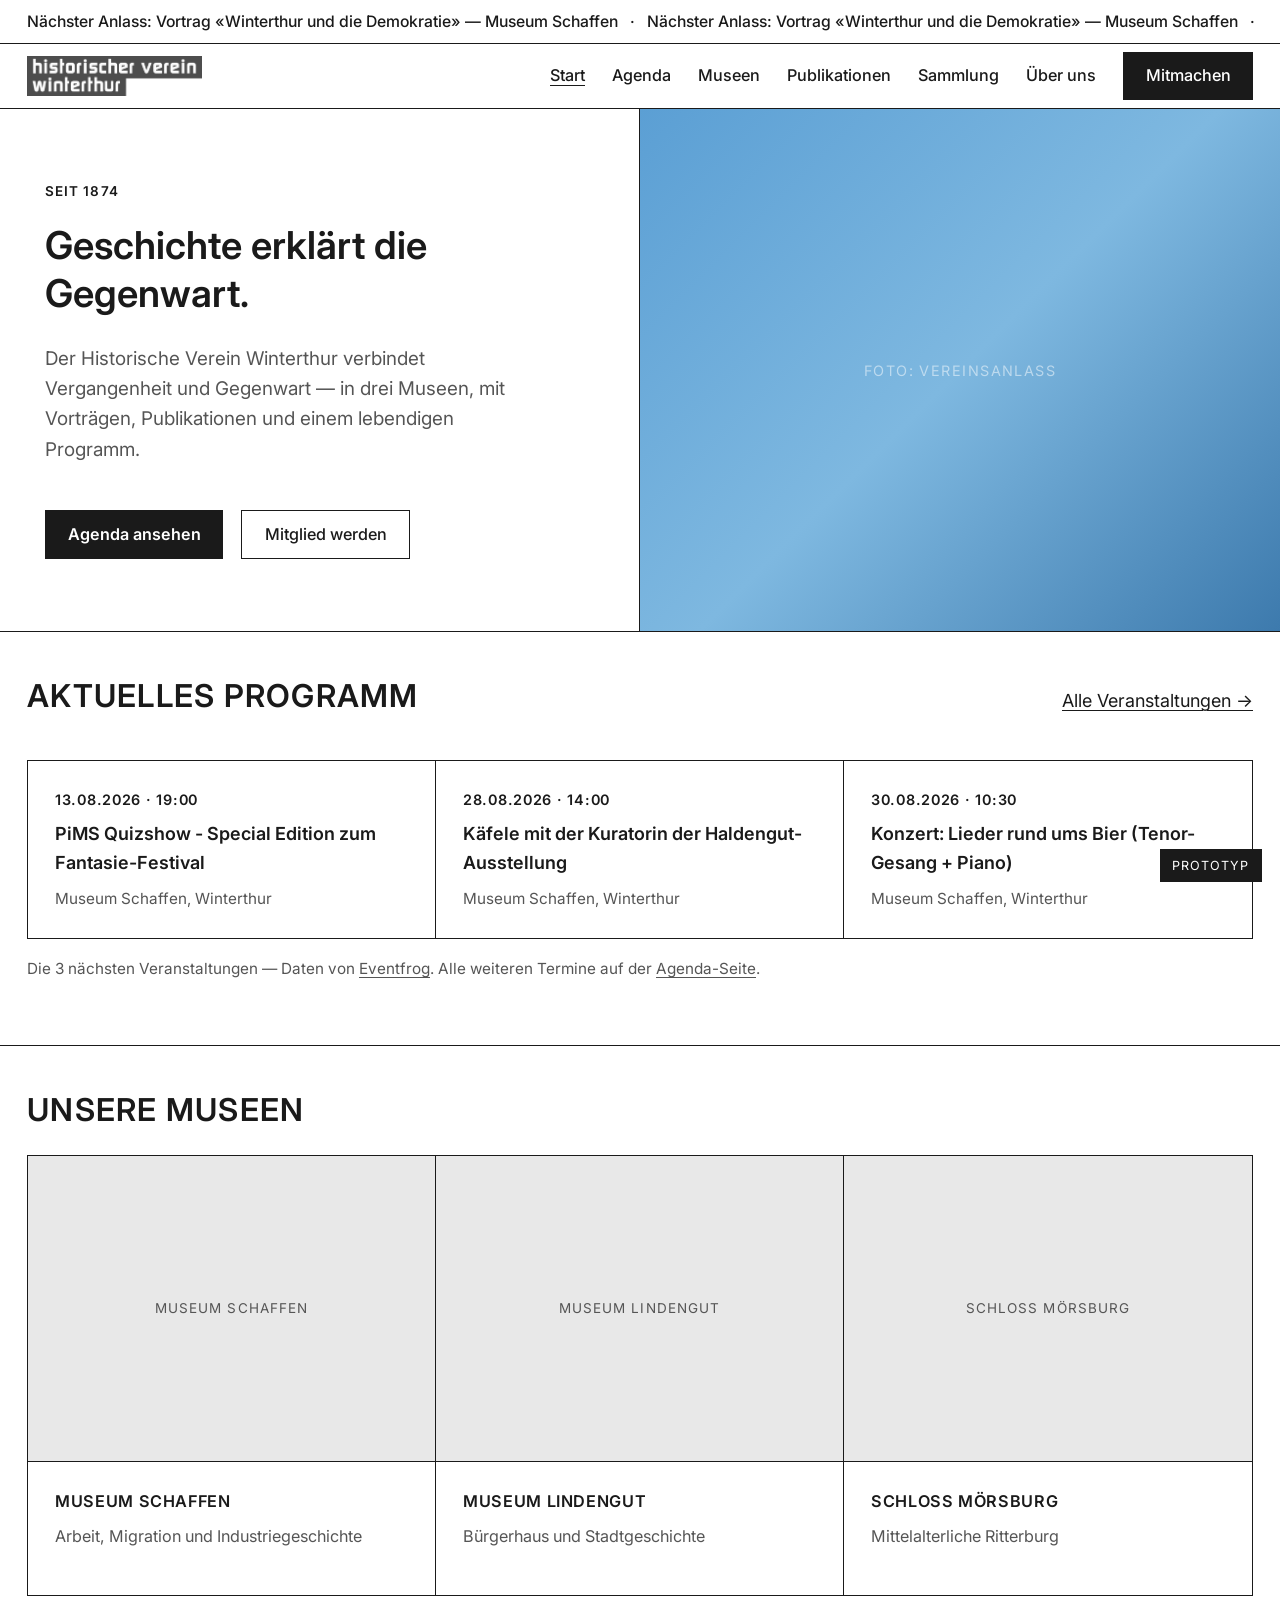
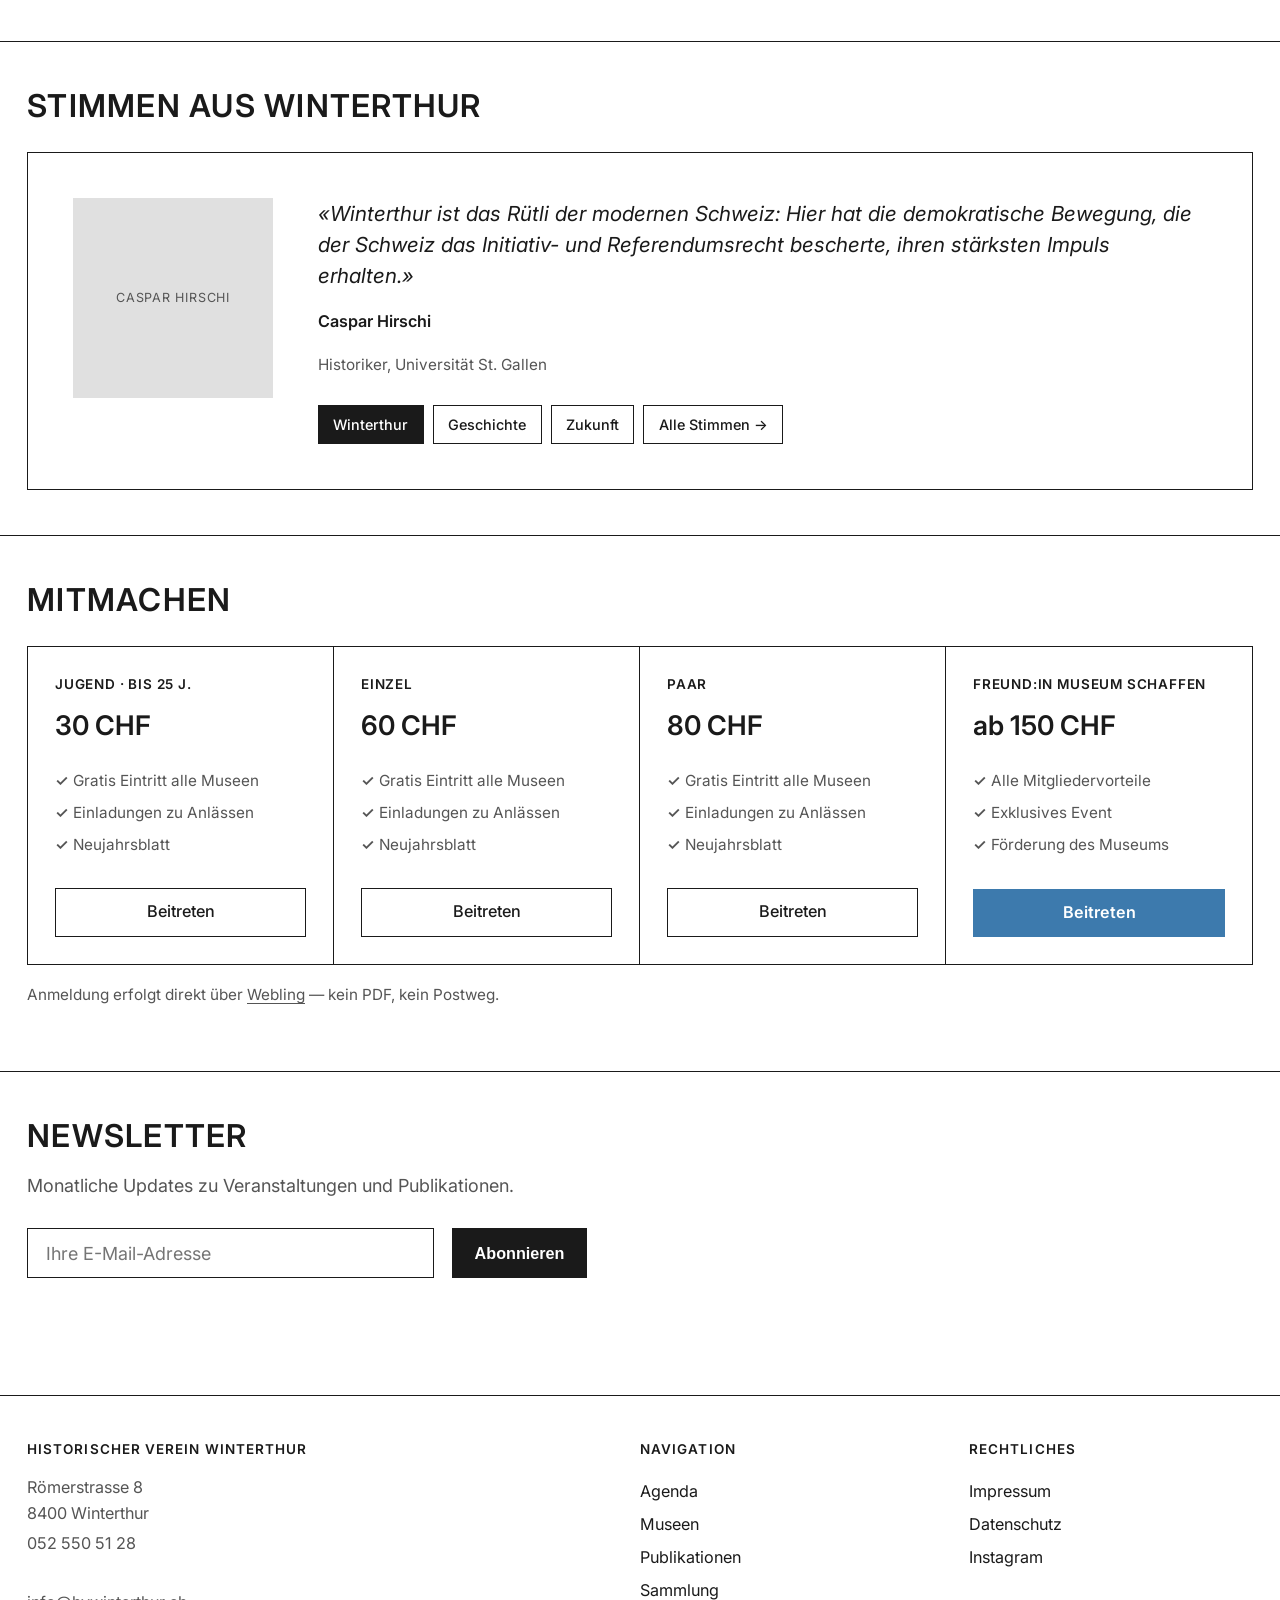
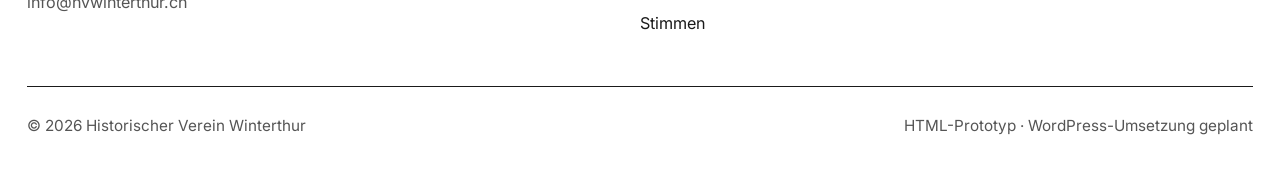
==== commit 8a53b10c: "Harte Begrenzung auf 3 Veranstaltungen via Eventfrog Public API statt iframe-Crop Der bisherige Ansa" ====
--- a/index.html
+++ b/index.html
@@ -79,18 +79,11 @@
           <a href="agenda.html">Alle Veranstaltungen →</a>
         </div>
 
-        <div class="eventfrog-home-preview">
-          <script src="https://embed.eventfrog.ch/js/relaunch/embed/embed.js"></script>
-          <iframe
-            width="100%"
-            height="100%"
-            style="border: none;"
-            title="Die aktuellsten Veranstaltungen des Historischen Vereins Winterthur"
-            src="https://embed.eventfrog.ch/de/events.html?key=78E8E1DA-CCC2-41C9-8C7C-85B14403FAF4&color=60BF00&showSearch=false&disableAddEntry=true&excludeOrgs=false&orgId=4936116&orgId=5116588&geoRadius=10">
-          </iframe>
+        <div class="events-preview" id="home-events-preview">
+          <p class="events-preview__status">Veranstaltungen werden geladen …</p>
         </div>
         <p style="margin-top:1rem; font-size:0.85rem; color:#555;">
-          Die 3 aktuellsten Veranstaltungen — live von <a href="agenda.html">Eventfrog</a> geladen.
+          Die 3 nächsten Veranstaltungen — Daten von <a href="agenda.html">Eventfrog</a>.
           Alle weiteren Termine auf der <a href="agenda.html">Agenda-Seite</a>.
         </p>
       </div>
--- a/css/styles.css
+++ b/css/styles.css
@@ -607,46 +607,17 @@
   color: var(--color-muted);
 }
 
-/* ── Eventfrog embed — Startseiten-Vorschau (nur die 3 aktuellsten Termine) ──
-   Eventfrog bietet keinen URL-Parameter, um die Anzahl Events im iFrame zu
-   begrenzen. Die Vorschau nutzt deshalb dasselbe iFrame wie die Agenda-Seite
-   und schneidet es per fester Höhe + overflow:hidden nach der 1. Zeile
-   (Desktop/Tablet: 3 bzw. 2 Kacheln nebeneinander) bzw. nach 3 Kacheln
-   (Mobile: 1 Spalte) ab. Die Höhen sind auf Basis der aktuellen Eventfrog-
-   Widget-Masse kalibriert — falls Eventfrog sein Layout ändert, hier die
-   Werte anpassen. */
-
-.eventfrog-home-preview {
-  border: 1px solid var(--color-line);
-  position: relative;
-  height: 380px;
-  overflow: hidden;
-}
-
-.eventfrog-home-preview iframe {
-  display: block;
-  width: 100%;
-  height: 100%;
-  border: none;
-}
-
-.eventfrog-home-preview::after {
-  content: "";
-  position: absolute;
-  left: 0;
-  right: 0;
-  bottom: 0;
-  height: 56px;
-  background: linear-gradient(to bottom, rgba(255, 255, 255, 0), rgba(255, 255, 255, 0.95));
-  pointer-events: none;
-}
-
-@media (max-width: 788px) {
-  .eventfrog-home-preview {
-    /* Unter 788px zeigt Eventfrog die Termine einspaltig an — hier reicht die
-       Höhe für exakt 3 gestapelte Kacheln statt nur einer Zeile. */
-    height: 960px;
-  }
+/* ── Eventfrog Public API — Startseiten-Vorschau (harte Begrenzung auf 3) ──
+   Die 3 nächsten Veranstaltungen werden per GitHub Action periodisch über
+   die Eventfrog Public API geladen (siehe scripts/fetch-eventfrog-events.mjs)
+   und als data/home-events.json abgelegt. js/main.js rendert daraus bis zu
+   3 .event-card-Elemente in das bestehende .events-preview-Grid. */
+
+.events-preview__status {
+  grid-column: 1 / -1;
+  padding: var(--space-md);
+  text-align: center;
+  color: var(--color-muted);
 }
 
 /* ── Quote cards (zitate page) ── */
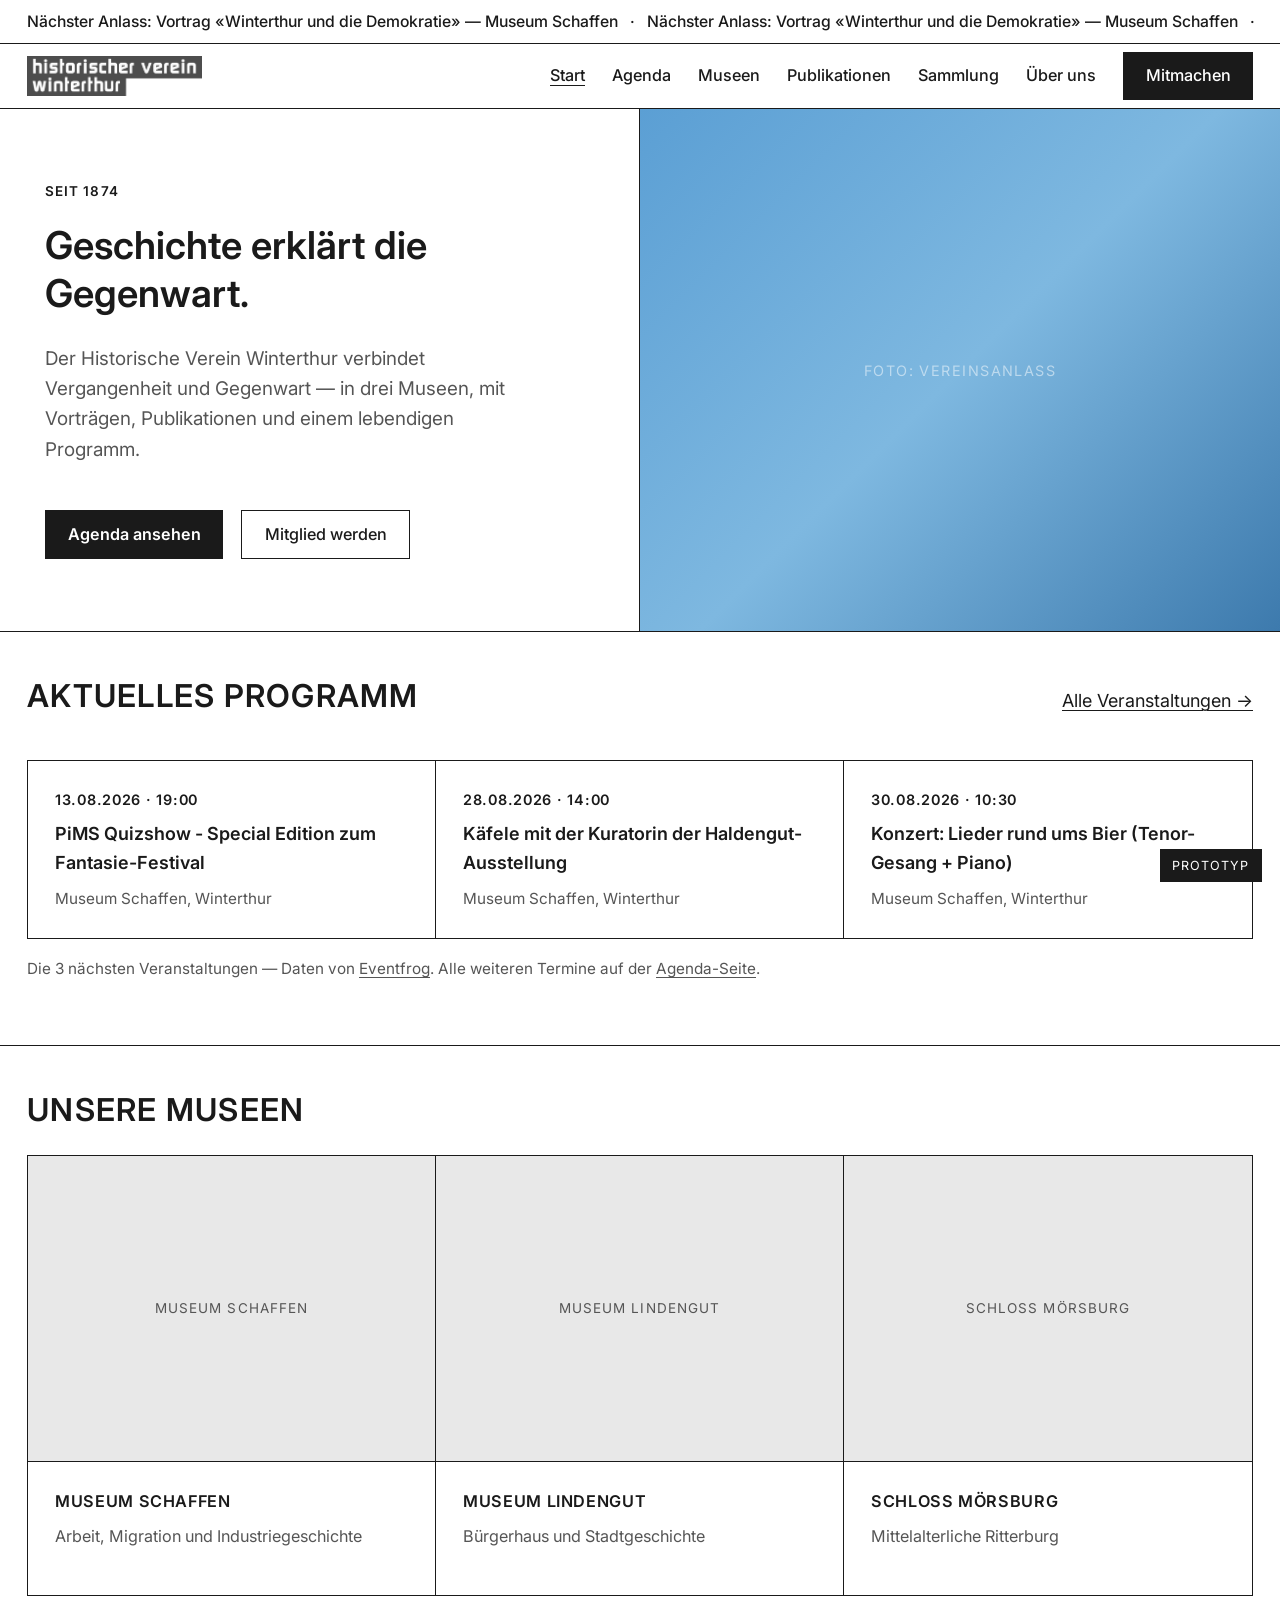
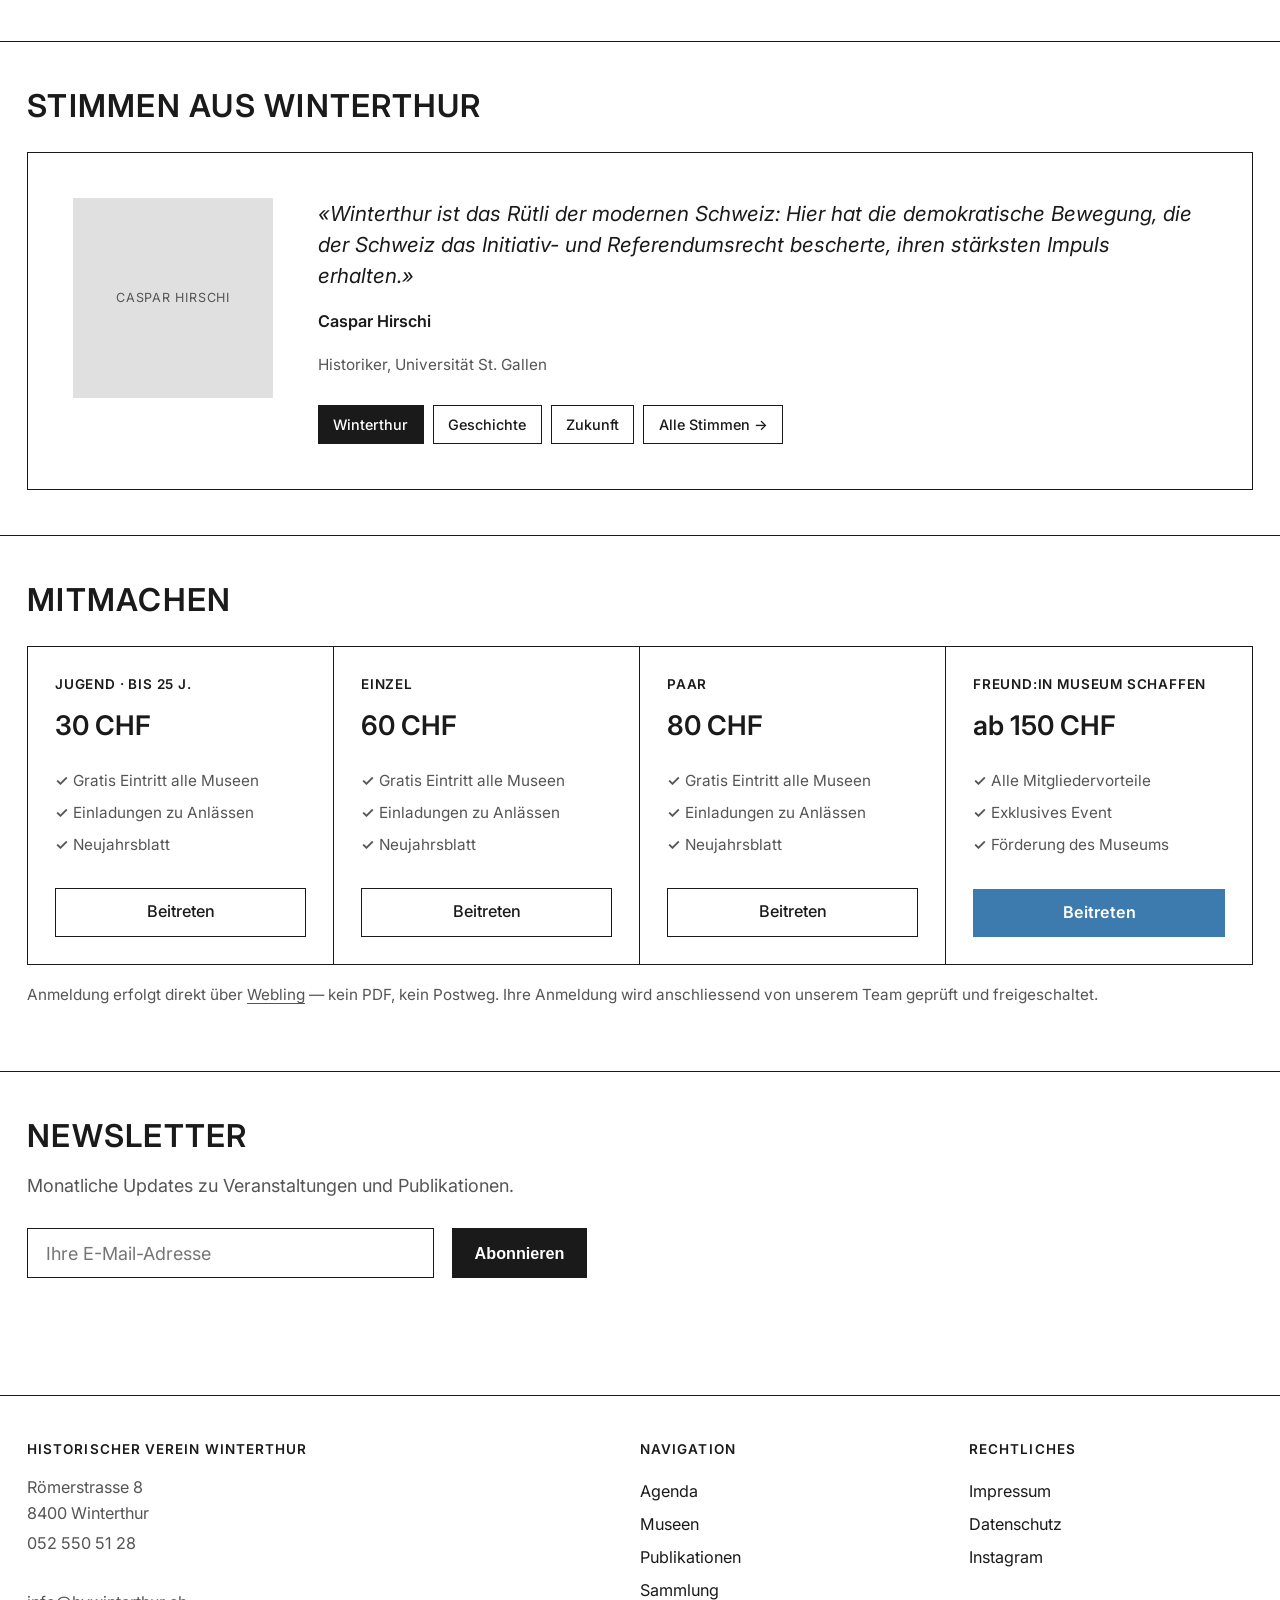
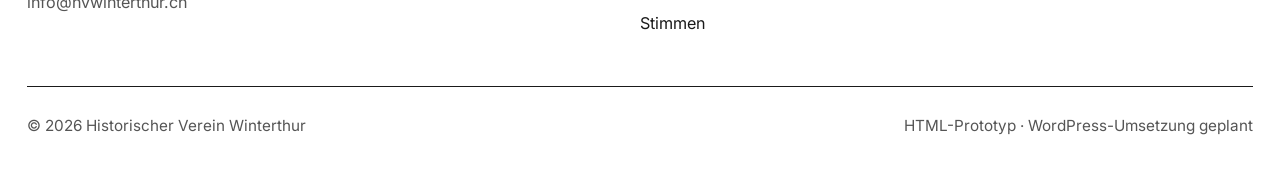
==== commit e63ac74b: "Hinweis auf manuelle Prüfung der Webling-Anmeldung ergänzen Neue Anmeldungen über das eingebettete W" ====
--- a/index.html
+++ b/index.html
@@ -162,7 +162,7 @@
               <li>Einladungen zu Anlässen</li>
               <li>Neujahrsblatt</li>
             </ul>
-            <a href="mitmachen.html#jugend" class="btn-secondary">Beitreten</a>
+            <a href="mitmachen.html#anmeldeformular" class="btn-secondary">Beitreten</a>
           </div>
           <div class="membership-card">
             <div class="membership-card__type">Einzel</div>
@@ -172,7 +172,7 @@
               <li>Einladungen zu Anlässen</li>
               <li>Neujahrsblatt</li>
             </ul>
-            <a href="mitmachen.html#einzel" class="btn-secondary">Beitreten</a>
+            <a href="mitmachen.html#anmeldeformular" class="btn-secondary">Beitreten</a>
           </div>
           <div class="membership-card">
             <div class="membership-card__type">Paar</div>
@@ -182,7 +182,7 @@
               <li>Einladungen zu Anlässen</li>
               <li>Neujahrsblatt</li>
             </ul>
-            <a href="mitmachen.html#paar" class="btn-secondary">Beitreten</a>
+            <a href="mitmachen.html#anmeldeformular" class="btn-secondary">Beitreten</a>
           </div>
           <div class="membership-card">
             <div class="membership-card__type">Freund:in Museum Schaffen</div>
@@ -192,11 +192,12 @@
               <li>Exklusives Event</li>
               <li>Förderung des Museums</li>
             </ul>
-            <a href="mitmachen.html#freund" class="btn-cta btn-cta--accent">Beitreten</a>
+            <a href="mitmachen.html#anmeldeformular" class="btn-cta btn-cta--accent">Beitreten</a>
           </div>
         </div>
         <p style="margin-top:1rem; font-size:0.85rem; color:#555;">
-          Anmeldung erfolgt direkt über <a href="mitmachen.html">Webling</a> — kein PDF, kein Postweg.
+          Anmeldung erfolgt direkt über <a href="mitmachen.html#anmeldeformular">Webling</a> — kein PDF, kein Postweg.
+          Ihre Anmeldung wird anschliessend von unserem Team geprüft und freigeschaltet.
         </p>
       </div>
     </section>
--- a/css/styles.css
+++ b/css/styles.css
@@ -678,6 +678,36 @@
 
 .info-box p:last-child { margin-bottom: 0; }
 
+/* ── Webling-Anmeldeformular (iframe-Embed) ──
+   Das Formular wird eingebettet statt in einem neuen Tab geöffnet, damit
+   die Besucherin/der Besucher nach dem Absenden weiterhin auf der
+   HVW-Website bleibt (Webling selbst bietet keine Weiterleitungs-Option
+   nach dem Abschicken des Formulars). */
+
+#anmeldeformular {
+  /* Damit die Überschrift beim Ankersprung nicht unter dem sticky Header
+     verschwindet. */
+  scroll-margin-top: calc(var(--nav-height) + var(--space-md));
+}
+
+.webling-embed {
+  border: 1px solid var(--color-line);
+  min-height: 900px;
+}
+
+.webling-embed iframe {
+  display: block;
+  width: 100%;
+  min-height: 900px;
+  border: none;
+}
+
+.webling-embed__back {
+  display: flex;
+  justify-content: center;
+  margin-top: var(--space-md);
+}
+
 /* ── Stats row ── */
 
 .stats-row {
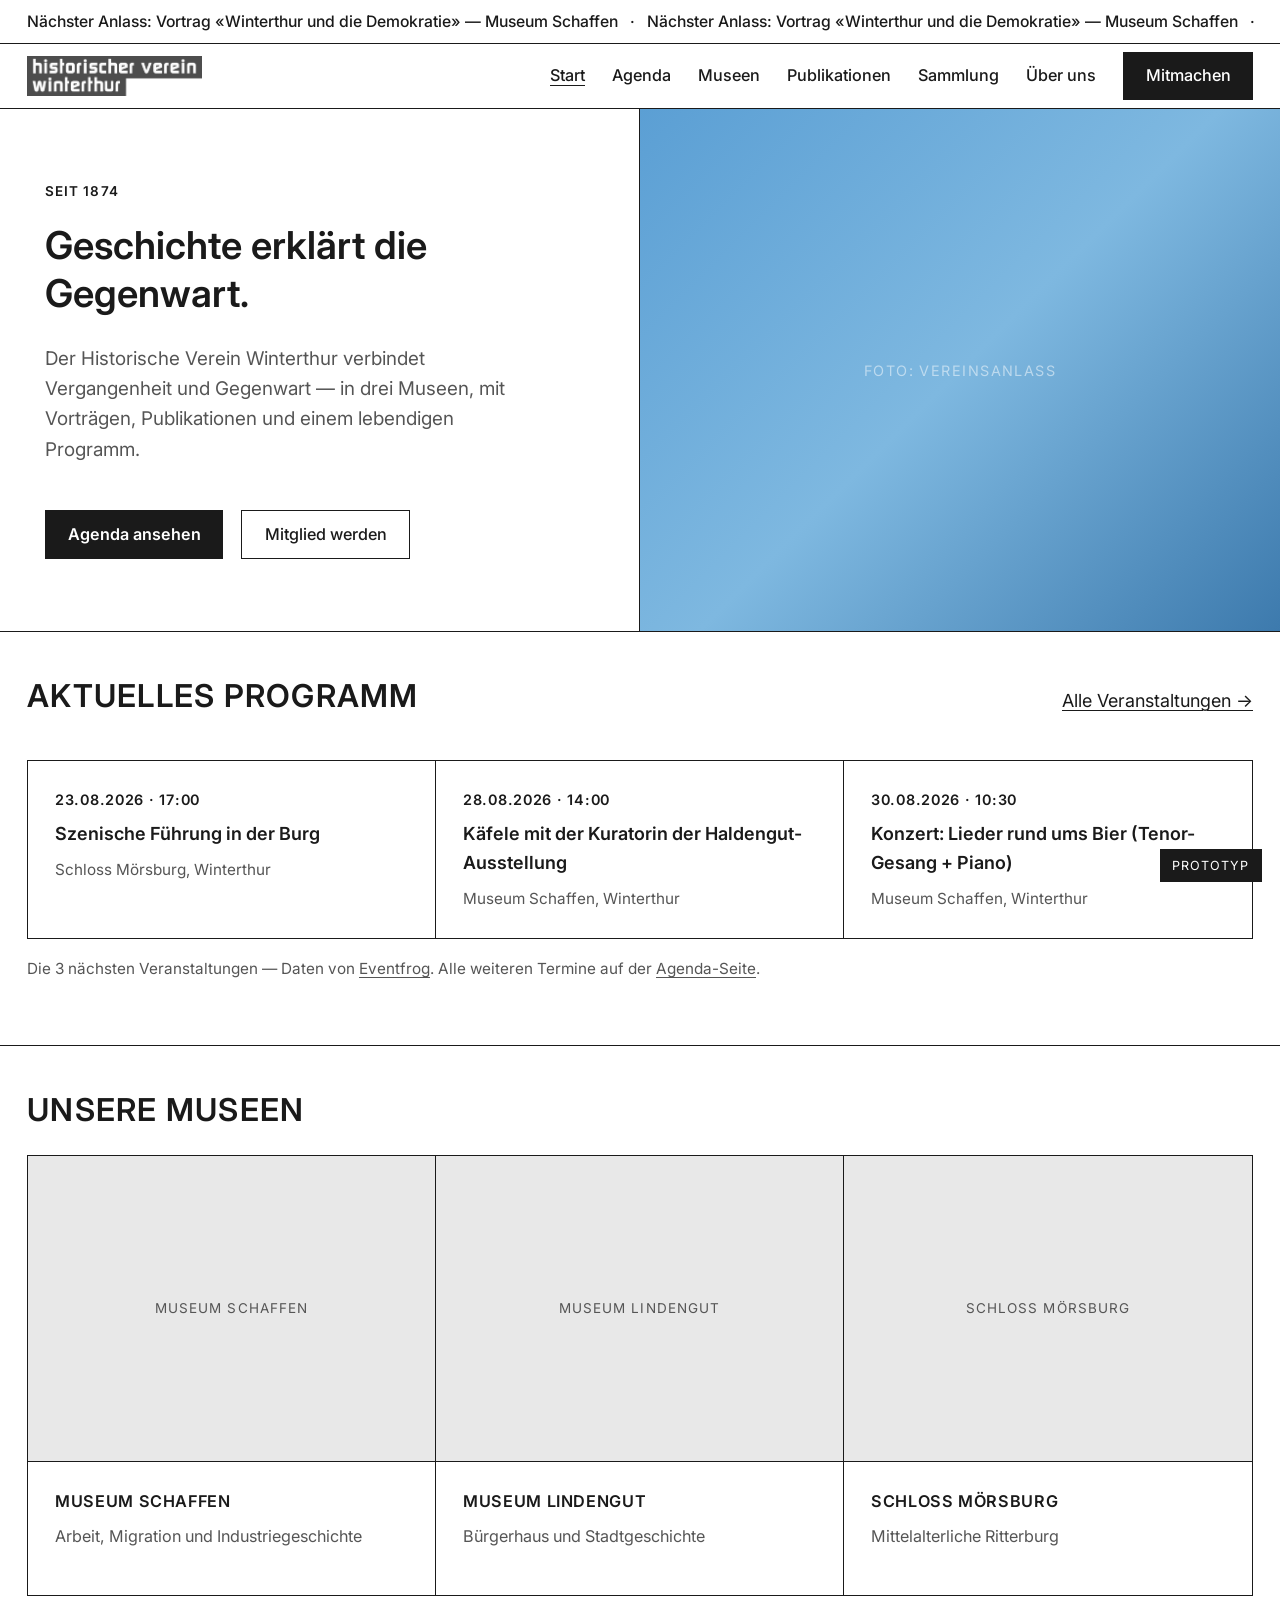
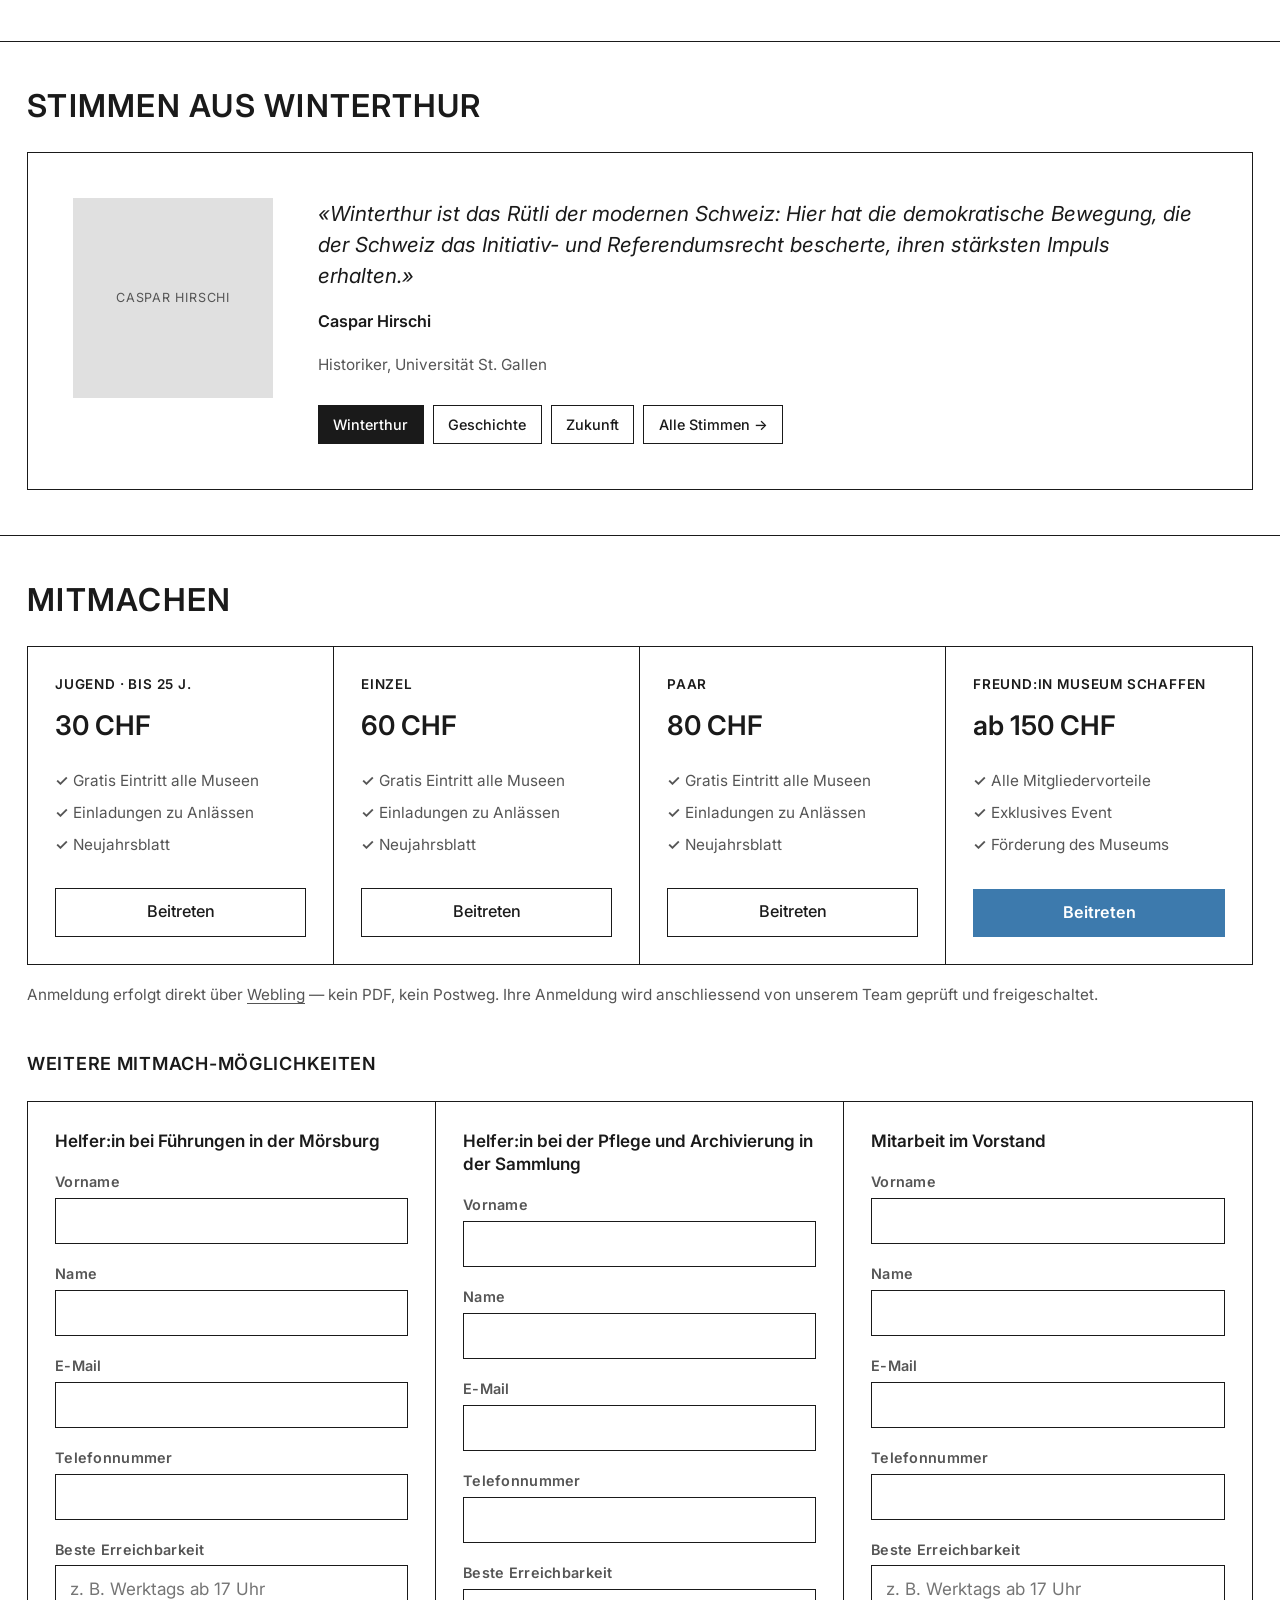
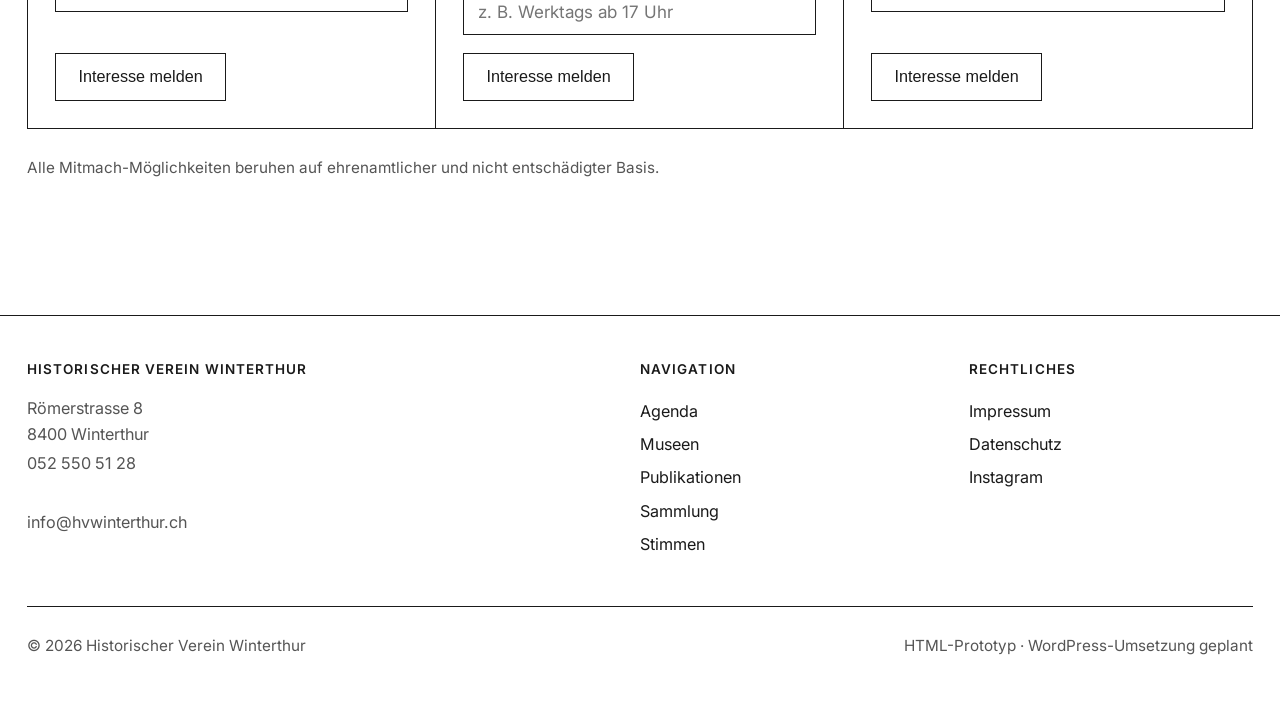
==== commit 86ec3267: "Ersetze Newsletter durch Mitmach-Formulare auf der Startseite Der Newsletter-Abschnitt auf index.htm" ====
--- a/index.html
+++ b/index.html
@@ -199,17 +199,93 @@
           Anmeldung erfolgt direkt über <a href="mitmachen.html#anmeldeformular">Webling</a> — kein PDF, kein Postweg.
           Ihre Anmeldung wird anschliessend von unserem Team geprüft und freigeschaltet.
         </p>
-      </div>
-    </section>
-
-    <section class="section grid-line">
-      <div class="container">
-        <h2 style="margin-bottom:1rem;">Newsletter</h2>
-        <p style="color:#555; margin-bottom:1.5rem;">Monatliche Updates zu Veranstaltungen und Publikationen.</p>
-        <form class="newsletter-form" action="#" method="post">
-          <input type="email" name="email" placeholder="Ihre E-Mail-Adresse" required aria-label="E-Mail">
-          <button type="submit" class="btn-cta">Abonnieren</button>
-        </form>
+
+        <h3 class="volunteer-heading">Weitere Mitmach-Möglichkeiten</h3>
+        <div class="volunteer-grid">
+          <article class="volunteer-card">
+            <h4 class="volunteer-card__title">Helfer:in bei Führungen in der Mörsburg</h4>
+            <form class="volunteer-form" data-subject="Mitmachen: Helfer:in bei Führungen in der Mörsburg">
+              <label>
+                <span>Vorname</span>
+                <input type="text" name="vorname" required autocomplete="given-name">
+              </label>
+              <label>
+                <span>Name</span>
+                <input type="text" name="name" required autocomplete="family-name">
+              </label>
+              <label>
+                <span>E-Mail</span>
+                <input type="email" name="email" required autocomplete="email">
+              </label>
+              <label>
+                <span>Telefonnummer</span>
+                <input type="tel" name="telefon" required autocomplete="tel">
+              </label>
+              <label>
+                <span>Beste Erreichbarkeit</span>
+                <input type="text" name="erreichbarkeit" required placeholder="z. B. Werktags ab 17 Uhr">
+              </label>
+              <button type="submit" class="btn-secondary">Interesse melden</button>
+            </form>
+          </article>
+
+          <article class="volunteer-card">
+            <h4 class="volunteer-card__title">Helfer:in bei der Pflege und Archivierung in der Sammlung</h4>
+            <form class="volunteer-form" data-subject="Mitmachen: Helfer:in bei der Pflege und Archivierung in der Sammlung">
+              <label>
+                <span>Vorname</span>
+                <input type="text" name="vorname" required autocomplete="given-name">
+              </label>
+              <label>
+                <span>Name</span>
+                <input type="text" name="name" required autocomplete="family-name">
+              </label>
+              <label>
+                <span>E-Mail</span>
+                <input type="email" name="email" required autocomplete="email">
+              </label>
+              <label>
+                <span>Telefonnummer</span>
+                <input type="tel" name="telefon" required autocomplete="tel">
+              </label>
+              <label>
+                <span>Beste Erreichbarkeit</span>
+                <input type="text" name="erreichbarkeit" required placeholder="z. B. Werktags ab 17 Uhr">
+              </label>
+              <button type="submit" class="btn-secondary">Interesse melden</button>
+            </form>
+          </article>
+
+          <article class="volunteer-card">
+            <h4 class="volunteer-card__title">Mitarbeit im Vorstand</h4>
+            <form class="volunteer-form" data-subject="Mitmachen: Mitarbeit im Vorstand">
+              <label>
+                <span>Vorname</span>
+                <input type="text" name="vorname" required autocomplete="given-name">
+              </label>
+              <label>
+                <span>Name</span>
+                <input type="text" name="name" required autocomplete="family-name">
+              </label>
+              <label>
+                <span>E-Mail</span>
+                <input type="email" name="email" required autocomplete="email">
+              </label>
+              <label>
+                <span>Telefonnummer</span>
+                <input type="tel" name="telefon" required autocomplete="tel">
+              </label>
+              <label>
+                <span>Beste Erreichbarkeit</span>
+                <input type="text" name="erreichbarkeit" required placeholder="z. B. Werktags ab 17 Uhr">
+              </label>
+              <button type="submit" class="btn-secondary">Interesse melden</button>
+            </form>
+          </article>
+        </div>
+        <p class="volunteer-note">
+          Alle Mitmach-Möglichkeiten beruhen auf ehrenamtlicher und nicht entschädigter Basis.
+        </p>
       </div>
     </section>
   </main>
--- a/css/styles.css
+++ b/css/styles.css
@@ -546,22 +546,93 @@
   .membership-card { border-right: none; }
 }
 
-/* ── Newsletter ── */
-
-.newsletter-form {
-  display: flex;
-  flex-wrap: wrap;
+/* ── Mitmach-Möglichkeiten (Ehrenamt) ── */
+
+.volunteer-heading {
+  margin-top: var(--space-lg);
+  margin-bottom: var(--space-md);
+  font-size: 1rem;
+  text-transform: uppercase;
+  letter-spacing: 0.04em;
+}
+
+.volunteer-grid {
+  display: grid;
+  grid-template-columns: repeat(3, 1fr);
+  gap: 0;
+  border: 1px solid var(--color-line);
+}
+
+.volunteer-card {
+  padding: var(--space-md);
+  border-right: 1px solid var(--color-line);
+  display: flex;
+  flex-direction: column;
   gap: var(--space-sm);
-  max-width: 560px;
-}
-
-.newsletter-form input {
+}
+
+.volunteer-card:last-child { border-right: none; }
+
+.volunteer-card__title {
+  font-size: 0.95rem;
+  font-weight: 600;
+  line-height: 1.35;
+  margin: 0;
+}
+
+.volunteer-form {
+  display: flex;
+  flex-direction: column;
+  gap: var(--space-sm);
   flex: 1;
-  min-width: 200px;
-  padding: 0.75rem 1rem;
-  font-size: 1rem;
-  border: 1px solid var(--color-line);
+}
+
+.volunteer-form label {
+  display: flex;
+  flex-direction: column;
+  gap: 0.25rem;
+  font-size: 0.8rem;
+  font-weight: 600;
+  letter-spacing: 0.02em;
+}
+
+.volunteer-form label span {
+  color: var(--color-muted);
+}
+
+.volunteer-form input {
+  width: 100%;
+  padding: 0.65rem 0.75rem;
+  font-size: 0.95rem;
   font-family: inherit;
+  border: 1px solid var(--color-line);
+  background: #fff;
+  color: inherit;
+}
+
+.volunteer-form input:focus {
+  outline: 2px solid var(--color-accent);
+  outline-offset: 1px;
+}
+
+.volunteer-form .btn-secondary {
+  margin-top: auto;
+  align-self: flex-start;
+}
+
+.volunteer-note {
+  margin-top: var(--space-md);
+  font-size: 0.85rem;
+  color: var(--color-muted);
+}
+
+@media (max-width: 900px) {
+  .volunteer-grid { grid-template-columns: 1fr; }
+  .volunteer-card {
+    border-right: none;
+    border-bottom: 1px solid var(--color-line);
+  }
+  .volunteer-card:last-child { border-bottom: none; }
 }
 
 /* ── Page header ── */
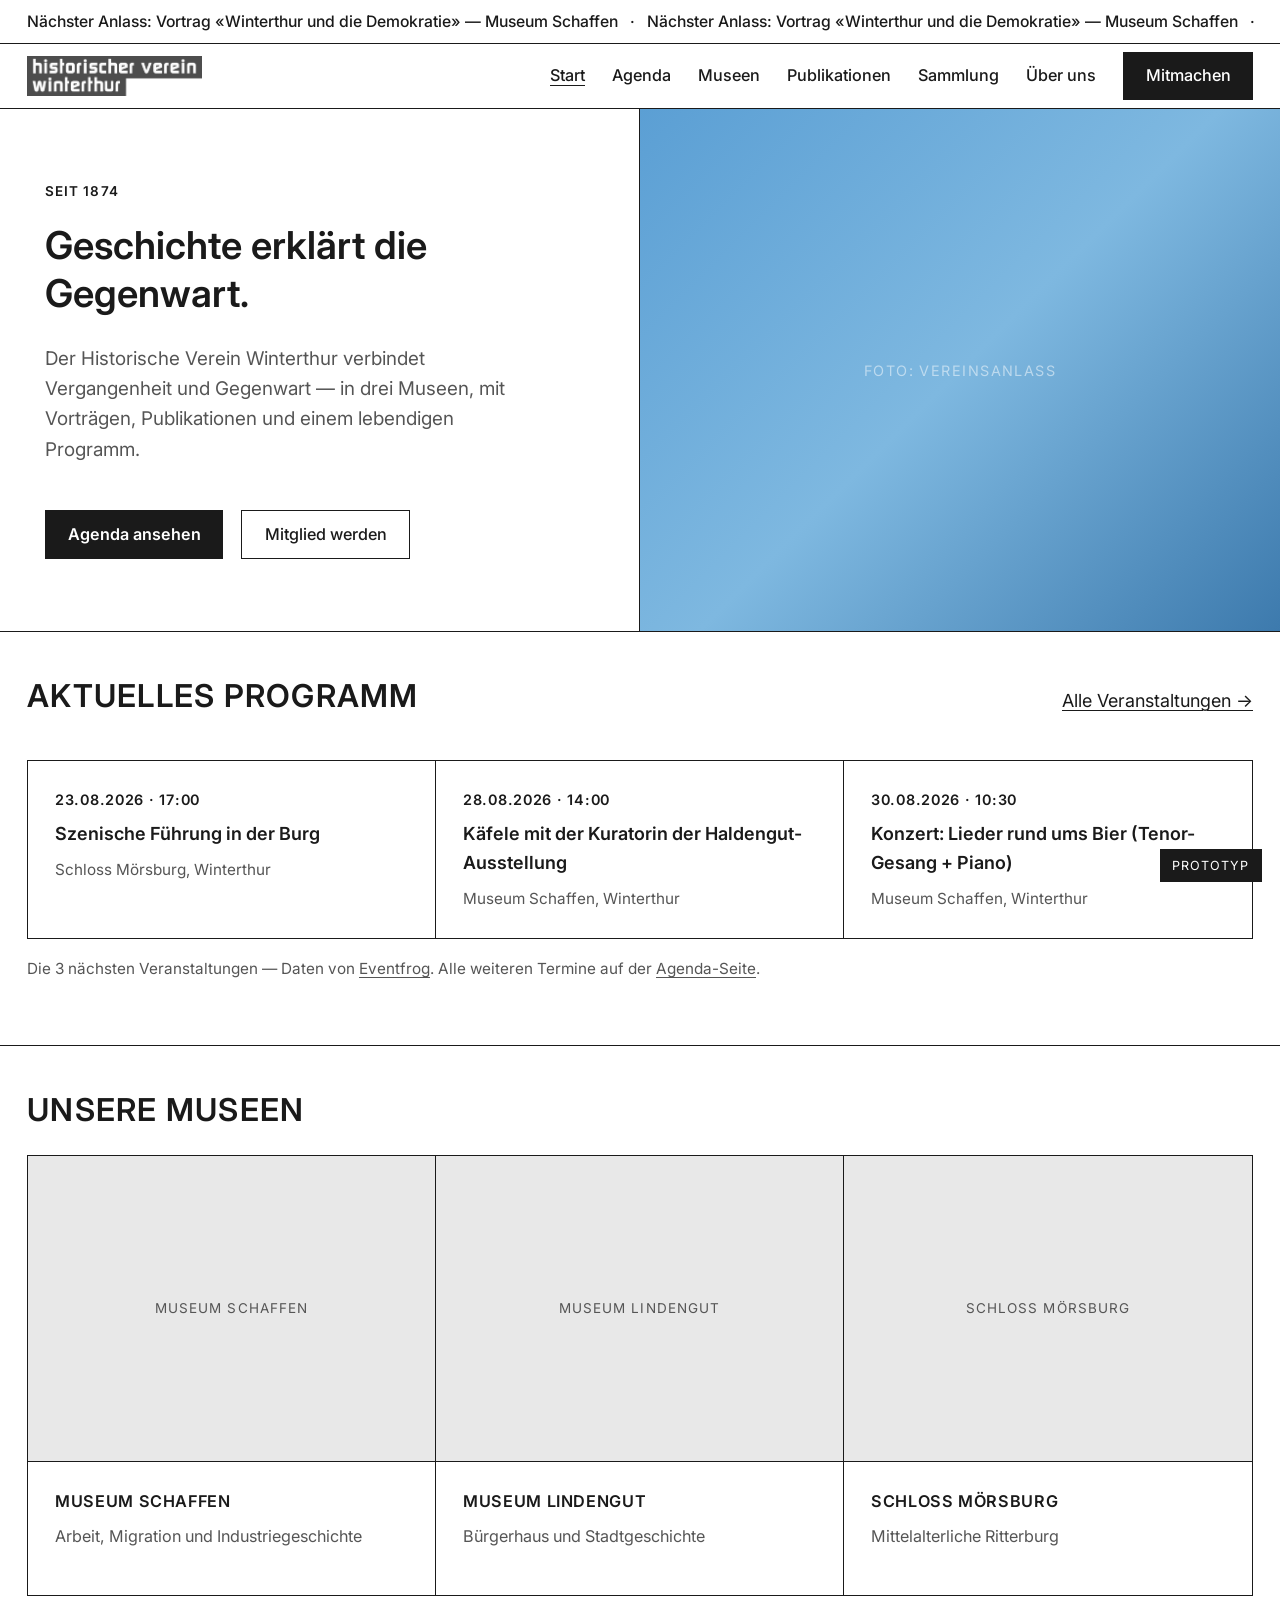
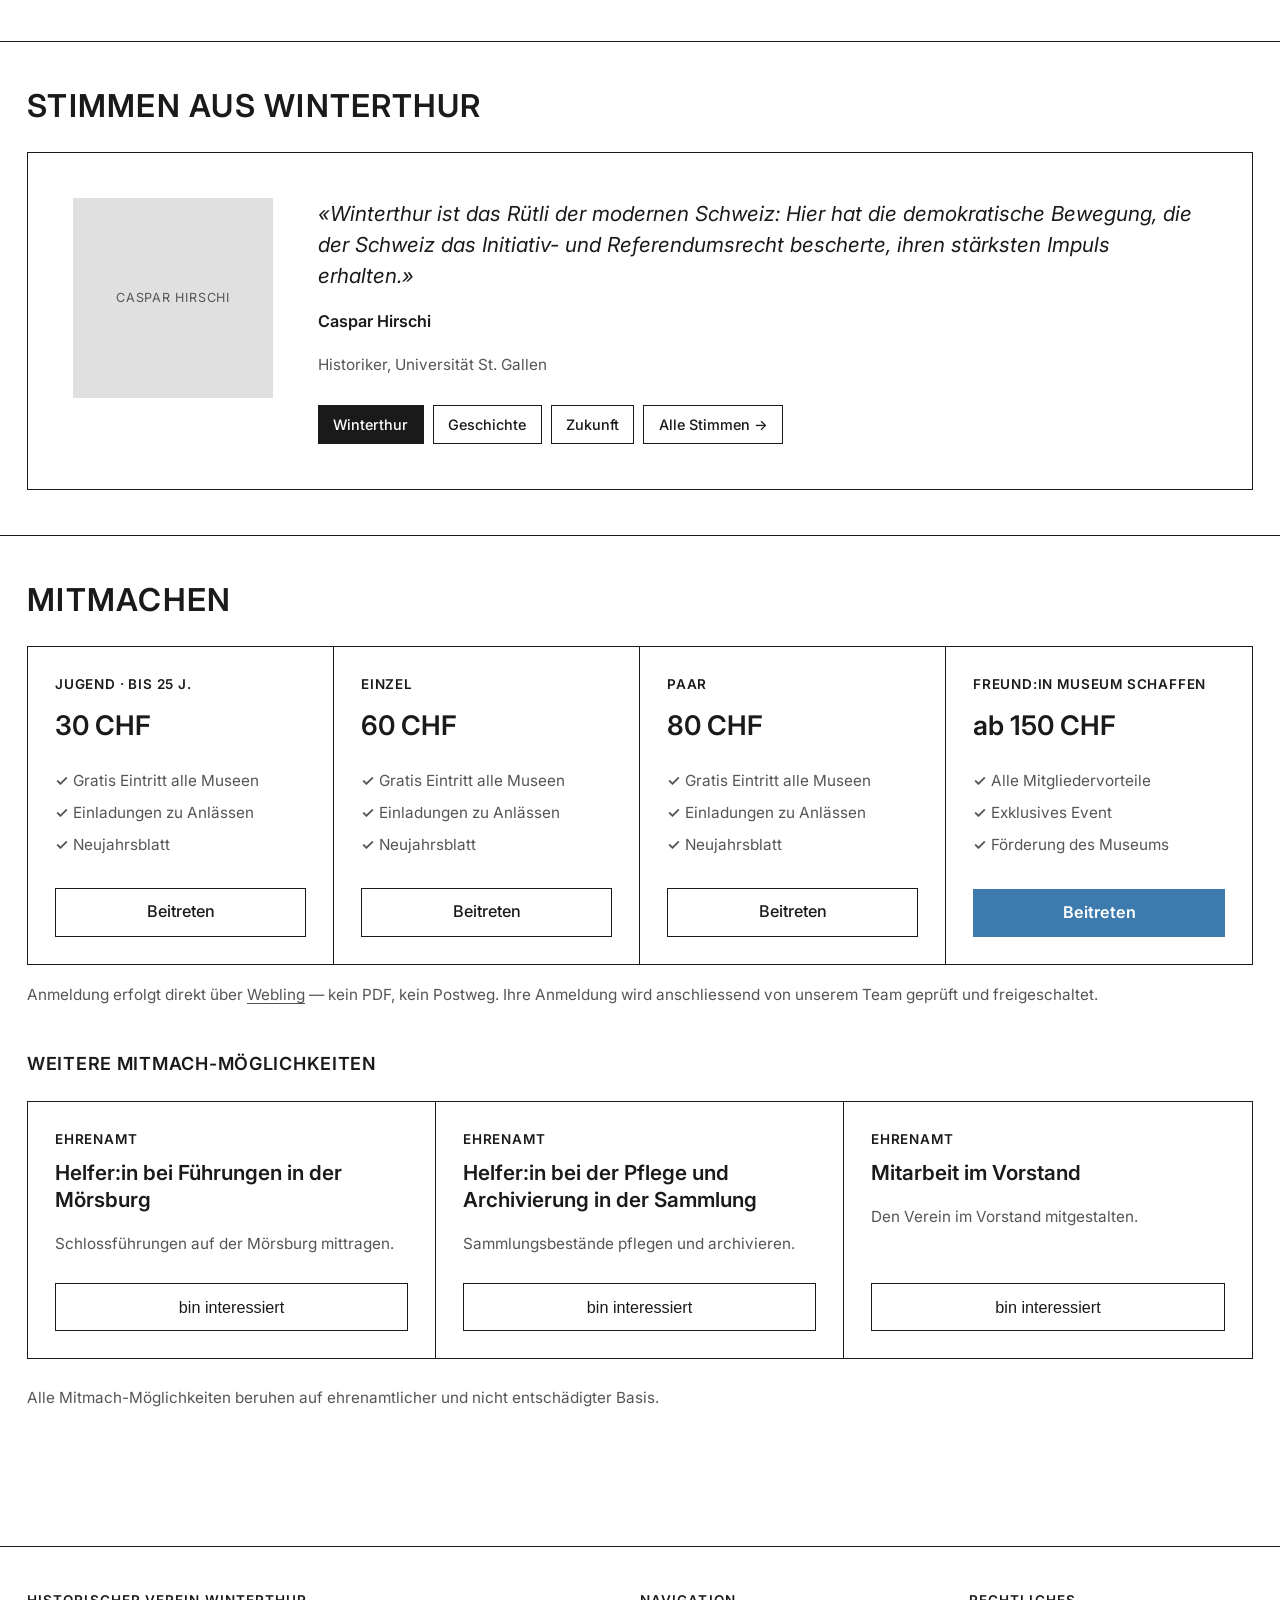
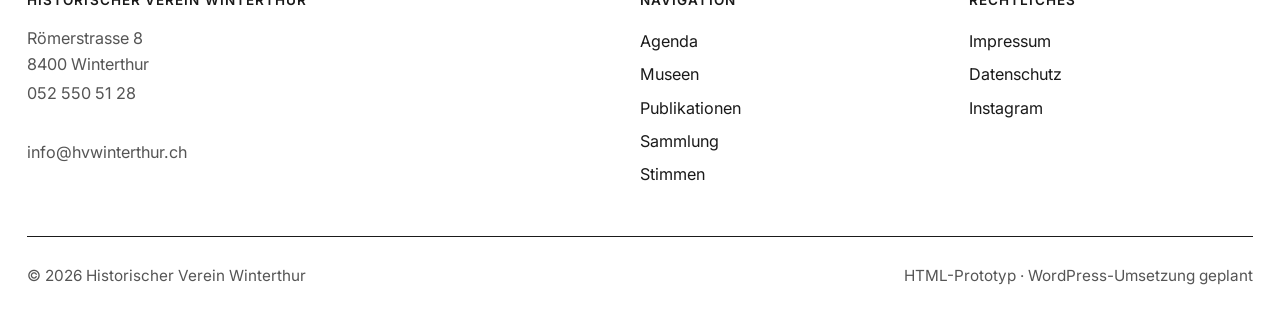
==== commit b1a0783b: "Zeige Mitmach-Formulare erst nach Klick auf «bin interessiert» Die Ehrenamts-Angebote nutzen dieselb" ====
--- a/index.html
+++ b/index.html
@@ -201,10 +201,49 @@
         </p>
 
         <h3 class="volunteer-heading">Weitere Mitmach-Möglichkeiten</h3>
-        <div class="volunteer-grid">
-          <article class="volunteer-card">
-            <h4 class="volunteer-card__title">Helfer:in bei Führungen in der Mörsburg</h4>
-            <form class="volunteer-form" data-subject="Mitmachen: Helfer:in bei Führungen in der Mörsburg">
+        <div class="membership-grid volunteer-options">
+          <div class="membership-card">
+            <div class="membership-card__type">Ehrenamt</div>
+            <div class="volunteer-option__title">Helfer:in bei Führungen in der Mörsburg</div>
+            <p class="volunteer-option__lead">Schlossführungen auf der Mörsburg mittragen.</p>
+            <button
+              type="button"
+              class="btn-secondary volunteer-open"
+              data-subject="Mitmachen: Helfer:in bei Führungen in der Mörsburg"
+              aria-controls="volunteer-form-panel">
+              bin interessiert
+            </button>
+          </div>
+          <div class="membership-card">
+            <div class="membership-card__type">Ehrenamt</div>
+            <div class="volunteer-option__title">Helfer:in bei der Pflege und Archivierung in der Sammlung</div>
+            <p class="volunteer-option__lead">Sammlungsbestände pflegen und archivieren.</p>
+            <button
+              type="button"
+              class="btn-secondary volunteer-open"
+              data-subject="Mitmachen: Helfer:in bei der Pflege und Archivierung in der Sammlung"
+              aria-controls="volunteer-form-panel">
+              bin interessiert
+            </button>
+          </div>
+          <div class="membership-card">
+            <div class="membership-card__type">Ehrenamt</div>
+            <div class="volunteer-option__title">Mitarbeit im Vorstand</div>
+            <p class="volunteer-option__lead">Den Verein im Vorstand mitgestalten.</p>
+            <button
+              type="button"
+              class="btn-secondary volunteer-open"
+              data-subject="Mitmachen: Mitarbeit im Vorstand"
+              aria-controls="volunteer-form-panel">
+              bin interessiert
+            </button>
+          </div>
+        </div>
+
+        <div class="volunteer-form-panel" id="volunteer-form-panel" hidden>
+          <h4 class="volunteer-form-panel__title" id="volunteer-form-title"></h4>
+          <form class="volunteer-form">
+            <div class="volunteer-form__fields">
               <label>
                 <span>Vorname</span>
                 <input type="text" name="vorname" required autocomplete="given-name">
@@ -221,67 +260,16 @@
                 <span>Telefonnummer</span>
                 <input type="tel" name="telefon" required autocomplete="tel">
               </label>
-              <label>
+              <label class="volunteer-form__span">
                 <span>Beste Erreichbarkeit</span>
                 <input type="text" name="erreichbarkeit" required placeholder="z. B. Werktags ab 17 Uhr">
               </label>
-              <button type="submit" class="btn-secondary">Interesse melden</button>
-            </form>
-          </article>
-
-          <article class="volunteer-card">
-            <h4 class="volunteer-card__title">Helfer:in bei der Pflege und Archivierung in der Sammlung</h4>
-            <form class="volunteer-form" data-subject="Mitmachen: Helfer:in bei der Pflege und Archivierung in der Sammlung">
-              <label>
-                <span>Vorname</span>
-                <input type="text" name="vorname" required autocomplete="given-name">
-              </label>
-              <label>
-                <span>Name</span>
-                <input type="text" name="name" required autocomplete="family-name">
-              </label>
-              <label>
-                <span>E-Mail</span>
-                <input type="email" name="email" required autocomplete="email">
-              </label>
-              <label>
-                <span>Telefonnummer</span>
-                <input type="tel" name="telefon" required autocomplete="tel">
-              </label>
-              <label>
-                <span>Beste Erreichbarkeit</span>
-                <input type="text" name="erreichbarkeit" required placeholder="z. B. Werktags ab 17 Uhr">
-              </label>
-              <button type="submit" class="btn-secondary">Interesse melden</button>
-            </form>
-          </article>
-
-          <article class="volunteer-card">
-            <h4 class="volunteer-card__title">Mitarbeit im Vorstand</h4>
-            <form class="volunteer-form" data-subject="Mitmachen: Mitarbeit im Vorstand">
-              <label>
-                <span>Vorname</span>
-                <input type="text" name="vorname" required autocomplete="given-name">
-              </label>
-              <label>
-                <span>Name</span>
-                <input type="text" name="name" required autocomplete="family-name">
-              </label>
-              <label>
-                <span>E-Mail</span>
-                <input type="email" name="email" required autocomplete="email">
-              </label>
-              <label>
-                <span>Telefonnummer</span>
-                <input type="tel" name="telefon" required autocomplete="tel">
-              </label>
-              <label>
-                <span>Beste Erreichbarkeit</span>
-                <input type="text" name="erreichbarkeit" required placeholder="z. B. Werktags ab 17 Uhr">
-              </label>
-              <button type="submit" class="btn-secondary">Interesse melden</button>
-            </form>
-          </article>
+            </div>
+            <div class="volunteer-form__actions">
+              <button type="submit" class="btn-cta">Absenden</button>
+              <button type="button" class="btn-secondary volunteer-form-cancel">Abbrechen</button>
+            </div>
+          </form>
         </div>
         <p class="volunteer-note">
           Alle Mitmach-Möglichkeiten beruhen auf ehrenamtlicher und nicht entschädigter Basis.
--- a/css/styles.css
+++ b/css/styles.css
@@ -556,35 +556,46 @@
   letter-spacing: 0.04em;
 }
 
-.volunteer-grid {
+.volunteer-options {
+  grid-template-columns: repeat(3, 1fr);
+}
+
+.volunteer-option__title {
+  font-size: 1.15rem;
+  font-weight: 600;
+  line-height: 1.3;
+  margin-bottom: var(--space-sm);
+  flex: 0 0 auto;
+}
+
+.volunteer-option__lead {
+  font-size: 0.85rem;
+  color: var(--color-muted);
+  flex: 1;
+  margin-bottom: var(--space-md);
+}
+
+.volunteer-options .membership-card.is-selected {
+  background: #f8f8f8;
+}
+
+.volunteer-form-panel {
+  margin-top: 0;
+  padding: var(--space-md);
+  border: 1px solid var(--color-line);
+  border-top: none;
+}
+
+.volunteer-form-panel__title {
+  font-size: 1rem;
+  margin-bottom: var(--space-md);
+}
+
+.volunteer-form__fields {
   display: grid;
-  grid-template-columns: repeat(3, 1fr);
-  gap: 0;
-  border: 1px solid var(--color-line);
-}
-
-.volunteer-card {
-  padding: var(--space-md);
-  border-right: 1px solid var(--color-line);
-  display: flex;
-  flex-direction: column;
-  gap: var(--space-sm);
-}
-
-.volunteer-card:last-child { border-right: none; }
-
-.volunteer-card__title {
-  font-size: 0.95rem;
-  font-weight: 600;
-  line-height: 1.35;
-  margin: 0;
-}
-
-.volunteer-form {
-  display: flex;
-  flex-direction: column;
-  gap: var(--space-sm);
-  flex: 1;
+  grid-template-columns: 1fr 1fr;
+  gap: var(--space-sm) var(--space-md);
+  margin-bottom: var(--space-md);
 }
 
 .volunteer-form label {
@@ -615,9 +626,14 @@
   outline-offset: 1px;
 }
 
-.volunteer-form .btn-secondary {
-  margin-top: auto;
-  align-self: flex-start;
+.volunteer-form__span {
+  grid-column: 1 / -1;
+}
+
+.volunteer-form__actions {
+  display: flex;
+  flex-wrap: wrap;
+  gap: var(--space-sm);
 }
 
 .volunteer-note {
@@ -627,12 +643,9 @@
 }
 
 @media (max-width: 900px) {
-  .volunteer-grid { grid-template-columns: 1fr; }
-  .volunteer-card {
-    border-right: none;
-    border-bottom: 1px solid var(--color-line);
-  }
-  .volunteer-card:last-child { border-bottom: none; }
+  .volunteer-options { grid-template-columns: 1fr; }
+  .volunteer-options .membership-card:nth-child(2) { border-right: none; }
+  .volunteer-form__fields { grid-template-columns: 1fr; }
 }
 
 /* ── Page header ── */
